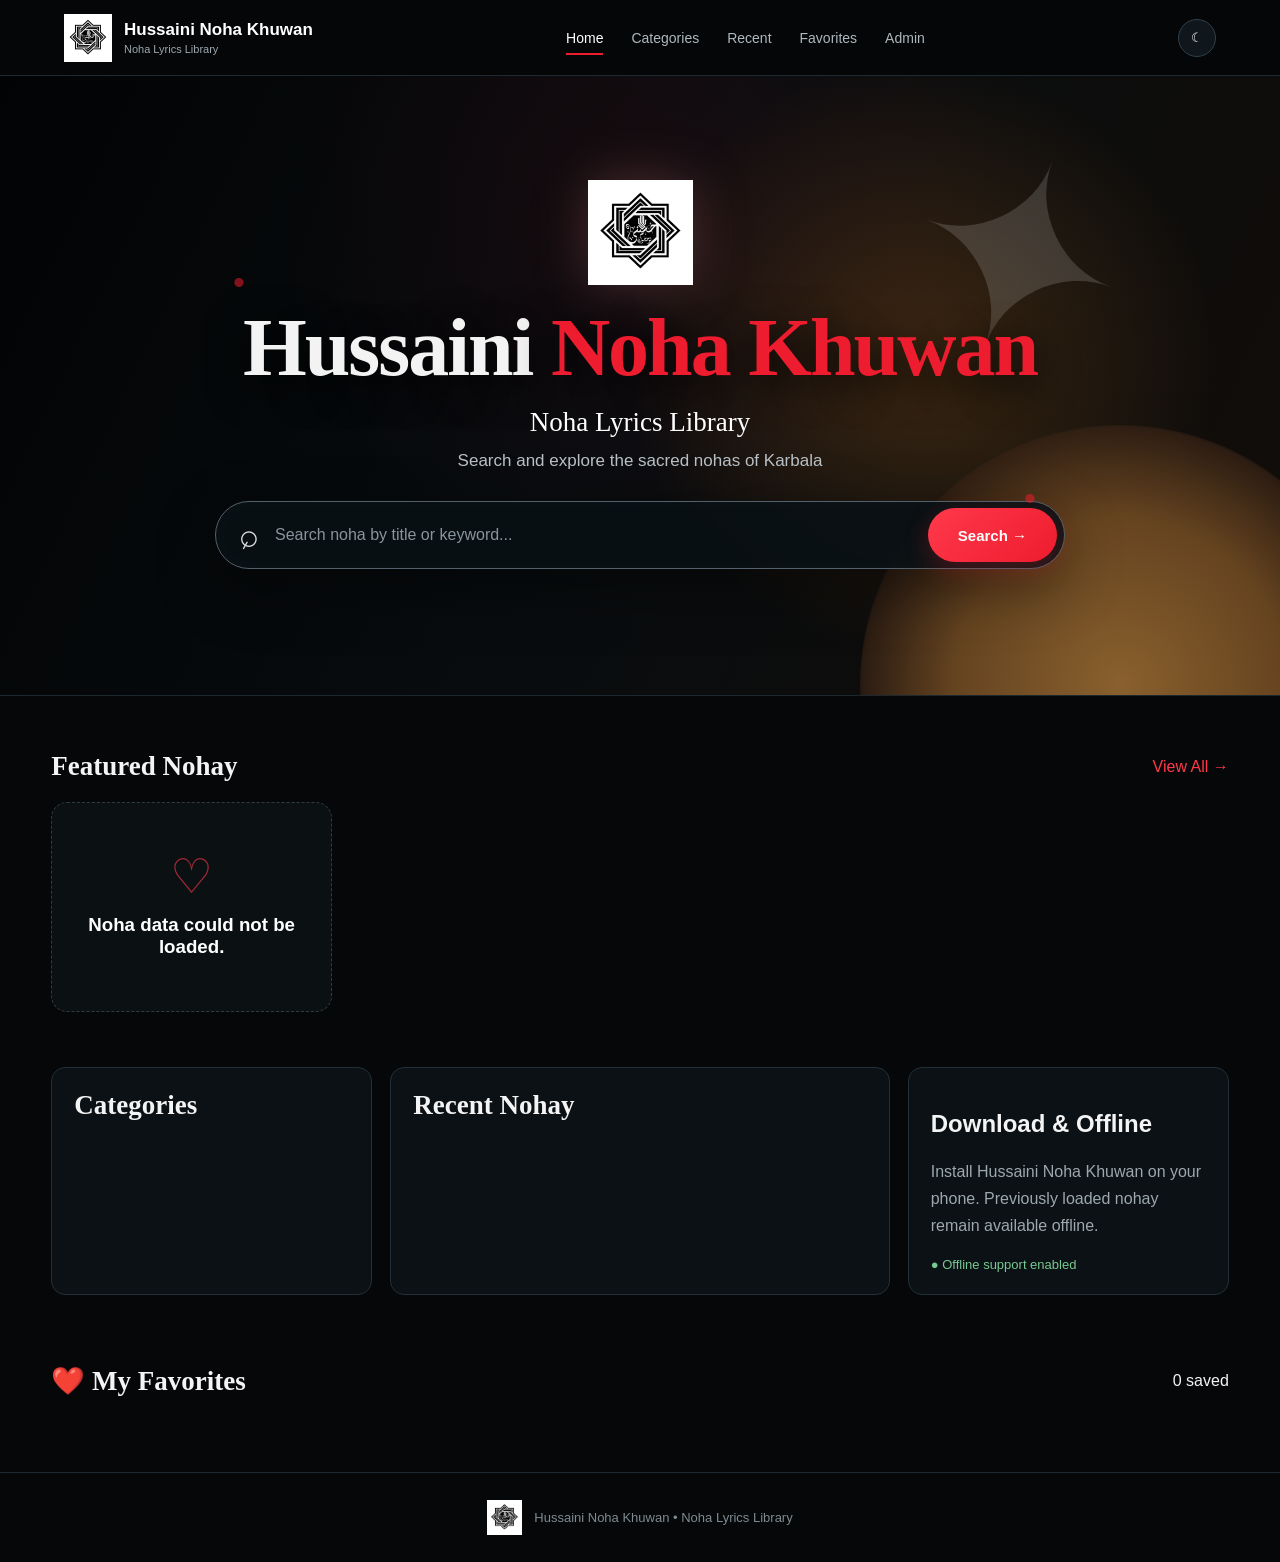
==== index.html @ 7a92d29c "Add files via upload" ====
<!doctype html>
<html lang="en">
<head>

  <meta charset="UTF-8">

  <meta
    name="viewport"
    content="width=device-width, initial-scale=1.0"
  >

  <meta
    name="theme-color"
    content="#06090b"
  >

  <meta
    name="description"
    content="Hussaini Noha Khuwan - Noha Lyrics Library"
  >

  <link
    rel="manifest"
    href="manifest.json"
  >

  <link
    rel="stylesheet"
    href="style.css"
  >

  <title>
    Hussaini Noha Khuwan
  </title>

</head>


<body>


<!-- =========================
     HEADER
========================= -->

<header class="topbar">

  <a
    class="brand"
    href="./"
  >

    <img
      src="logo.png"
      alt="Hussaini Noha Khuwan Logo"
    >

    <span>

      <b>
        Hussaini Noha Khuwan
      </b>

      <small>
        Noha Lyrics Library
      </small>

    </span>

  </a>


  <nav>

    <a
      class="active"
      href="./"
    >
      Home
    </a>

    <a href="#categories">
      Categories
    </a>

    <a href="#recent">
      Recent
    </a>

    <a href="#favorites">
      Favorites
    </a>

    <a href="admin.html">
      Admin
    </a>

  </nav>


  <button
    id="themeBtn"
    class="iconbtn"
    title="Toggle theme"
  >
    ☾
  </button>

</header>



<!-- =========================
     MAIN
========================= -->

<main>


  <!-- HERO -->

  <section class="hero">

    <div class="hero-bg"></div>


    <div class="hero-content">


      <div class="hero-logo">

        <img
          src="logo.png"
          alt="Hussaini Noha Khuwan"
        >

      </div>


      <h1>

        <span>
          Hussaini
        </span>

        <strong>
          Noha Khuwan
        </strong>

      </h1>


      <p class="hero-subtitle">
        Noha Lyrics Library
      </p>


      <p class="hero-description">
        Search and explore the sacred nohas of Karbala
      </p>


      <!-- SEARCH -->

      <div class="searchbox">

        <span class="search-icon">
          ⌕
        </span>


        <input
          id="searchInput"
          type="text"
          placeholder="Search noha by title or keyword..."
          autocomplete="off"
        >


        <button id="searchBtn">
          Search →
        </button>


        <!-- SEARCH SUGGESTIONS
             ARE CREATED BY JAVASCRIPT -->

      </div>


      <!-- FILTERS -->

      <div
        id="filters"
        class="filters"
      ></div>


    </div>

  </section>



  <!-- =========================
       FEATURED
  ========================= -->

  <section
    class="section"
    id="featured"
  >

    <div class="section-title">

      <h2>
        Featured Nohay
      </h2>


      <a href="#recent">
        View All →
      </a>

    </div>


    <div
      id="featuredGrid"
      class="cards"
    ></div>

  </section>



  <!-- =========================
       LOWER AREA
  ========================= -->

  <section
    class="lower"
    id="categories"
  >


    <!-- CATEGORIES -->

    <aside class="panel">

      <div class="section-title">

        <h2>
          Categories
        </h2>

      </div>


      <div
        id="categoryList"
      ></div>

    </aside>



    <!-- RECENT -->

    <section
      class="panel"
      id="recent"
    >

      <div class="section-title">

        <h2>
          Recent Nohay
        </h2>

      </div>


      <div
        id="recentList"
        class="recent-list"
      ></div>

    </section>



    <!-- DOWNLOAD -->

    <aside class="panel download">

      <h2>
        Download & Offline
      </h2>


      <p>
        Install Hussaini Noha Khuwan on your phone.
        Previously loaded nohay remain available offline.
      </p>


      <button
        id="installBtn"
        class="primary wide"
        hidden
      >
        ↓ Install App
      </button>


      <div class="offline-note">
        ● Offline support enabled
      </div>

    </aside>


  </section>



  <!-- =========================
       FAVORITES
  ========================= -->

  <section
    class="section"
    id="favorites"
  >

    <div class="section-title">

      <h2>
        ❤️ My Favorites
      </h2>


      <span id="favoriteCount">
        0 saved
      </span>

    </div>


    <div
      id="favoritesGrid"
      class="cards"
    ></div>

  </section>


</main>



<!-- =========================
     FOOTER
========================= -->

<footer>

  <img
    src="logo.png"
    alt="Logo"
  >


  <span>
    Hussaini Noha Khuwan • Noha Lyrics Library
  </span>

</footer>



<!-- =========================
     NOHA DETAIL MODAL
========================= -->

<div
  id="modal"
  class="modal hidden"
>

  <div class="modal-box">


    <button
      id="closeModal"
      class="close"
      aria-label="Close"
    >
      ×
    </button>


    <div
      id="modalContent"
    ></div>


  </div>

</div>



<!-- =========================
     FULLSCREEN IMAGE VIEWER
========================= -->

<div
  id="imageViewer"
  class="image-viewer hidden"
>


  <!-- CLOSE -->

  <button
    id="closeImageViewer"
    class="image-viewer-close"
    aria-label="Close image"
  >
    ×
  </button>



  <!-- PREVIOUS -->

  <button
    id="prevNoha"
    class="image-nav prev"
    aria-label="Previous Noha"
  >
    ‹
  </button>



  <!-- IMAGE -->

  <div class="image-viewer-content">

    <img
      id="fullLyricsImage"
      src=""
      alt="Lyrics"
    >

  </div>



  <!-- NEXT -->

  <button
    id="nextNoha"
    class="image-nav next"
    aria-label="Next Noha"
  >
    ›
  </button>



  <!-- ZOOM -->

  <div class="zoom-controls">

    <button
      id="zoomOut"
      title="Zoom out"
    >
      −
    </button>


    <span id="zoomLevel">
      100%
    </span>


    <button
      id="zoomIn"
      title="Zoom in"
    >
      +
    </button>

  </div>


</div>



<!-- APP JS -->

<script src="app.js"></script>


</body>
</html>
---- style.css ----
* {
  box-sizing: border-box;
}

:root {
  --bg: #050709;
  --panel: #0b1115;
  --panel2: #101920;
  --line: #26343e;
  --text: #f4f4f4;
  --muted: #9da8af;
  --red: #ed1c2e;
  --red2: #ff394b;
  --gold: #c99543;
  --gold2: #f0bd62;
}

html {
  scroll-behavior: smooth;
}

body {
  margin: 0;
  background: var(--bg);
  color: var(--text);
  font-family:
    Arial,
    Helvetica,
    sans-serif;
}


/* =========================
   TOP BAR
========================= */

.topbar {
  height: 76px;
  display: flex;
  align-items: center;
  justify-content: space-between;
  padding: 0 5%;
  background: rgba(5, 7, 9, 0.94);
  border-bottom: 1px solid #202b31;
  position: sticky;
  top: 0;
  z-index: 100;
  backdrop-filter: blur(14px);
}

.brand {
  display: flex;
  align-items: center;
  gap: 12px;
  color: white;
  text-decoration: none;
}

.brand img {
  width: 48px;
  height: 48px;
  object-fit: contain;
}

.brand b {
  display: block;
  font-size: 17px;
}

.brand small {
  display: block;
  color: var(--muted);
  margin-top: 3px;
  font-size: 11px;
}

nav {
  display: flex;
  gap: 28px;
}

nav a {
  color: #aeb8bd;
  text-decoration: none;
  font-size: 14px;
  transition: 0.25s;
}

nav a:hover,
nav a.active {
  color: white;
}

nav a.active {
  position: relative;
}

nav a.active::after {
  content: "";
  position: absolute;
  left: 0;
  right: 0;
  bottom: -9px;
  height: 2px;
  background: var(--red);
}

.iconbtn {
  border: 1px solid #30404a;
  background: #10171c;
  color: white;
  width: 38px;
  height: 38px;
  border-radius: 50%;
  cursor: pointer;
}


/* =========================
   HERO
========================= */

.hero {
  min-height: 620px;
  position: relative;
  overflow: hidden;
  display: flex;
  align-items: center;
  justify-content: center;
  text-align: center;
  border-bottom: 1px solid #1c282e;
}

.hero-bg {
  position: absolute;
  inset: 0;

  background:
    radial-gradient(
      circle at 72% 45%,
      rgba(150, 90, 30, 0.34),
      transparent 30%
    ),
    radial-gradient(
      circle at 50% 20%,
      rgba(130, 20, 30, 0.12),
      transparent 45%
    ),
    linear-gradient(
      115deg,
      #020304 0%,
      #080c0f 48%,
      #120d09 100%
    );
}

.hero-bg::before {
  content: "";
  position: absolute;
  width: 520px;
  height: 520px;
  right: -100px;
  bottom: -250px;
  border-radius: 50%;
  background:
    radial-gradient(
      circle,
      #bd843d 0%,
      #8a5b29 45%,
      #382315 70%,
      transparent 72%
    );
  opacity: 0.7;
  animation: glow 5s ease-in-out infinite;
}

.hero-bg::after {
  content: "✦";
  position: absolute;
  color: rgba(255, 255, 255, 0.15);
  font-size: 260px;
  right: 12%;
  top: 5%;
  transform: rotate(20deg);
}


/* Floating particles */

.hero-content::before,
.hero-content::after {
  content: "•";
  position: absolute;
  color: var(--red);
  font-size: 34px;
  opacity: 0.55;
  animation: floatParticle 5s ease-in-out infinite;
}

.hero-content::before {
  left: 13%;
  top: 27%;
}

.hero-content::after {
  right: 14%;
  bottom: 25%;
  animation-delay: 2s;
}


.hero-content {
  position: relative;
  z-index: 2;
  width: min(1100px, 92%);
  padding: 60px 0;
}


.hero-logo {
  margin-bottom: 18px;
  animation: logoFloat 4s ease-in-out infinite;
}

.hero-logo img {
  width: 105px;
  height: 105px;
  object-fit: contain;
  filter:
    drop-shadow(0 0 25px rgba(255, 255, 255, 0.12))
    drop-shadow(0 0 30px rgba(220, 30, 45, 0.12));
}


.hero h1 {
  margin: 0;
  font-family: Georgia, serif;
  font-size: clamp(44px, 7vw, 82px);
  line-height: 1;
  letter-spacing: -2px;
  text-shadow: 0 10px 40px #000;
}

.hero h1 span {
  color: #f3f3f3;
}

.hero h1 strong {
  color: var(--red);
  font-weight: 700;
}


.hero-subtitle {
  margin: 18px 0 0;
  font-family: Georgia, serif;
  font-size: 27px;
  color: white;
}

.hero-description {
  color: #b8c0c5;
  font-size: 17px;
  margin: 13px 0 30px;
}


/* SEARCH */

.searchbox {
  max-width: 850px;
  height: 68px;
  margin: auto;
  display: flex;
  align-items: center;
  padding: 7px;
  border: 1px solid #52616b;
  border-radius: 40px;
  background: rgba(8, 16, 21, 0.9);
  box-shadow:
    0 20px 60px rgba(0, 0, 0, 0.45),
    inset 0 0 30px rgba(255, 255, 255, 0.02);
  transition: 0.3s;
}

.searchbox:focus-within {
  border-color: var(--red);
  box-shadow:
    0 0 0 3px rgba(237, 28, 46, 0.1),
    0 20px 70px rgba(0, 0, 0, 0.5);
}

.search-icon {
  font-size: 34px;
  color: #d7dde0;
  margin: 0 15px;
  transform: rotate(-15deg);
}

.searchbox input {
  flex: 1;
  height: 100%;
  border: 0;
  outline: 0;
  background: transparent;
  color: white;
  font-size: 16px;
}

.searchbox input::placeholder {
  color: #89959b;
}

.searchbox button {
  height: 54px;
  padding: 0 30px;
  border: 0;
  border-radius: 30px;
  background: linear-gradient(
    135deg,
    var(--red2),
    var(--red)
  );
  color: white;
  font-weight: 700;
  font-size: 15px;
  cursor: pointer;
  box-shadow: 0 8px 25px rgba(237, 28, 46, 0.25);
  transition: 0.25s;
}

.searchbox button:hover {
  transform: translateY(-2px);
  box-shadow: 0 12px 35px rgba(237, 28, 46, 0.38);
}


/* FILTERS */

.filters {
  display: flex;
  justify-content: center;
  flex-wrap: wrap;
  gap: 9px;
  margin-top: 22px;
}

.filter {
  border: 1px solid #35444d;
  background: rgba(12, 18, 22, 0.8);
  color: #aeb9be;
  border-radius: 20px;
  padding: 8px 17px;
  cursor: pointer;
  transition: 0.25s;
}

.filter:hover,
.filter.active {
  color: white;
  background: var(--red);
  border-color: var(--red);
  transform: translateY(-2px);
}


/* =========================
   SECTIONS
========================= */

.section {
  width: min(1200px, 92%);
  margin: 55px auto;
}

.section-title {
  display: flex;
  justify-content: space-between;
  align-items: center;
  margin-bottom: 20px;
}

.section-title h2 {
  margin: 0;
  font-family: Georgia, serif;
  font-size: 27px;
}

.section-title a {
  color: var(--red2);
  text-decoration: none;
}


/* CARDS */

.cards {
  display: grid;
  grid-template-columns:
    repeat(4, minmax(0, 1fr));
  gap: 18px;
}

.card {
  overflow: hidden;
  background: var(--panel);
  border: 1px solid #223038;
  border-radius: 13px;
  cursor: pointer;
  transition: 0.3s;
}

.card:hover {
  transform: translateY(-7px);
  border-color: rgba(237, 28, 46, 0.55);
  box-shadow: 0 20px 45px rgba(0, 0, 0, 0.4);
}

.thumb {
  height: 230px;
  overflow: hidden;
  background:
    linear-gradient(
      135deg,
      #151d22,
      #080b0e
    );
}

.thumb img {
  width: 100%;
  height: 100%;
  object-fit: cover;
  transition: 0.5s;
}

.card:hover .thumb img {
  transform: scale(1.05);
}

.placeholder {
  height: 100%;
  display: flex;
  align-items: center;
  justify-content: center;
  color: #777;
  font-family: Georgia, serif;
  font-size: 25px;
}

.card-body {
  padding: 15px;
}

.card-title {
  font-size: 16px;
  font-weight: 700;
  min-height: 42px;
}

.meta {
  color: var(--muted);
  font-size: 13px;
  margin-top: 7px;
}

.tag {
  display: inline-block;
  margin-top: 11px;
  padding: 5px 9px;
  border-radius: 12px;
  background: #241014;
  color: #ff7d87;
  font-size: 11px;
}


/* =========================
   LOWER
========================= */

.lower {
  width: min(1200px, 92%);
  margin: 0 auto 70px;
  display: grid;
  grid-template-columns:
    0.9fr 1.4fr 0.9fr;
  gap: 18px;
}

.panel {
  background: var(--panel);
  border: 1px solid #223038;
  border-radius: 14px;
  padding: 22px;
}

.cat {
  display: flex;
  justify-content: space-between;
  align-items: center;
  padding: 13px 4px;
  border-bottom: 1px solid #1c292f;
  color: #c7ced2;
}

.count {
  min-width: 27px;
  text-align: center;
  padding: 4px 7px;
  border-radius: 12px;
  background: #202b31;
  color: #adb8bd;
  font-size: 11px;
}

.recent-list {
  display: flex;
  flex-direction: column;
}

.recent-item {
  display: flex;
  align-items: center;
  gap: 12px;
  padding: 10px 0;
  border-bottom: 1px solid #1c292f;
  cursor: pointer;
}

.recent-item:hover b {
  color: var(--red2);
}

.recent-item img {
  width: 55px;
  height: 55px;
  object-fit: cover;
  border-radius: 7px;
}

.recent-item .thumb {
  width: 55px;
  height: 55px;
  flex-shrink: 0;
}

.download p {
  color: var(--muted);
  line-height: 1.7;
}

.primary {
  border: 0;
  border-radius: 8px;
  background: var(--red);
  color: white;
  padding: 12px 18px;
  font-weight: 700;
  cursor: pointer;
}

.wide {
  width: 100%;
}

.offline-note {
  margin-top: 18px;
  color: #78c891;
  font-size: 13px;
}


/* =========================
   MODAL
========================= */

.modal {
  position: fixed;
  inset: 0;
  z-index: 999;
  display: flex;
  justify-content: center;
  align-items: center;
  padding: 20px;
  background: rgba(0, 0, 0, 0.78);
  backdrop-filter: blur(7px);
}

.hidden {
  display: none !important;
}

.modal-box {
  width: min(900px, 100%);
  max-height: 92vh;
  overflow: auto;
  background: #0a1014;
  border: 1px solid #33444d;
  border-radius: 16px;
  padding: 25px;
  position: relative;
  box-shadow: 0 30px 100px #000;
}

.close {
  position: absolute;
  right: 16px;
  top: 13px;
  width: 36px;
  height: 36px;
  border-radius: 50%;
  border: 1px solid #35444c;
  background: #111a20;
  color: white;
  font-size: 24px;
  cursor: pointer;
}

.lyrics-head {
  display: flex;
  gap: 18px;
  align-items: center;
  padding-right: 45px;
}

.lyrics-head img {
  width: 90px;
  height: 90px;
  object-fit: cover;
  border-radius: 10px;
}

.lyrics-title {
  font-size: 24px;
  font-weight: 700;
}

.lyrics-text {
  margin: 25px 0;
  padding: 22px;
  background: #11191e;
  border: 1px solid #26343c;
  border-radius: 10px;
  white-space: pre-wrap;
  line-height: 2;
  font-family:
    "Noto Naskh Arabic",
    "Segoe UI",
    Arial,
    sans-serif;
  font-size: 19px;
  direction: rtl;
}

.lyrics-image {
  width: 100%;
  max-height: 75vh;
  object-fit: contain;
  border-radius: 10px;
  background: #000;
}

.actions {
  display: flex;
  flex-wrap: wrap;
  gap: 10px;
  margin-top: 18px;
}

.actions button {
  border: 1px solid #394952;
  background: #121c21;
  color: white;
  padding: 10px 16px;
  border-radius: 8px;
  cursor: pointer;
}

.actions button:hover {
  border-color: var(--red);
  background: #241014;
}


/* =========================
   FOOTER
========================= */

footer {
  border-top: 1px solid #1d292f;
  min-height: 90px;
  display: flex;
  align-items: center;
  justify-content: center;
  gap: 12px;
  color: #7f8b91;
  font-size: 13px;
}

footer img {
  width: 35px;
  height: 35px;
  object-fit: contain;
}


/* =========================
   ANIMATIONS
========================= */

@keyframes logoFloat {

  0%,
  100% {
    transform: translateY(0);
  }

  50% {
    transform: translateY(-7px);
  }
}

@keyframes glow {

  0%,
  100% {
    transform: scale(1);
    opacity: 0.65;
  }

  50% {
    transform: scale(1.08);
    opacity: 0.82;
  }
}

@keyframes floatParticle {

  0%,
  100% {
    transform: translateY(0);
  }

  50% {
    transform: translateY(-20px);
  }
}


/* =========================
   LIGHT MODE
========================= */

body.light {
  --bg: #f4f5f6;
  --panel: #ffffff;
  --panel2: #f1f3f4;
  --line: #d7dde0;
  --text: #111;
  --muted: #626b70;
}

body.light .topbar {
  background: rgba(255, 255, 255, 0.92);
}

body.light .searchbox {
  background: white;
}

body.light .searchbox input {
  color: #111;
}

body.light .panel,
body.light .card {
  box-shadow: 0 10px 30px rgba(0, 0, 0, 0.06);
}


/* =========================
   MOBILE
========================= */

@media (max-width: 900px) {

  nav {
    display: none;
  }

  .cards {
    grid-template-columns:
      repeat(2, minmax(0, 1fr));
  }

  .lower {
    grid-template-columns: 1fr;
  }

}

@media (max-width: 600px) {

  .topbar {
    padding: 0 15px;
  }

  .brand b {
    font-size: 14px;
  }

  .hero {
    min-height: 570px;
  }

  .hero h1 {
    font-size: 45px;
  }

  .hero-subtitle {
    font-size: 22px;
  }

  .hero-description {
    font-size: 14px;
  }

  .searchbox {
    height: auto;
    padding: 6px;
  }

  .searchbox input {
    min-width: 0;
  }

  .searchbox button {
    padding: 0 18px;
  }

  .cards {
    grid-template-columns: 1fr;
  }

  .thumb {
    height: 300px;
  }

  .lyrics-head {
    align-items: flex-start;
  }

  .lyrics-title {
    font-size: 19px;
  }

}
/* =========================================================
   PREMIUM NOHA DETAIL VIEW
========================================================= */

body.modal-open {
  overflow: hidden;
}

.modal {
  position: fixed;
  inset: 0;
  z-index: 9999;
  background: rgba(0, 0, 0, 0.88);
  backdrop-filter: blur(12px);
  display: flex;
  align-items: center;
  justify-content: center;
  padding: 20px;
}

.modal.hidden {
  display: none;
}

.modal-box {
  position: relative;
  width: min(100%, 1050px);
  max-height: 94vh;
  overflow-y: auto;
  background: #080c0f;
  border: 1px solid #29343b;
  border-radius: 22px;
  box-shadow: 0 30px 100px rgba(0, 0, 0, 0.7);
  animation: detailOpen 0.28s ease;
}

@keyframes detailOpen {
  from {
    opacity: 0;
    transform: translateY(25px) scale(0.97);
  }

  to {
    opacity: 1;
    transform: translateY(0) scale(1);
  }
}


/* CLOSE BUTTON */

.modal-box > .close {
  position: sticky;
  top: 15px;
  float: right;
  margin-right: 15px;
  z-index: 20;

  width: 42px;
  height: 42px;

  border: 1px solid #39464e;
  border-radius: 50%;

  background: rgba(5, 8, 10, 0.88);
  color: white;

  font-size: 28px;
  line-height: 1;

  cursor: pointer;

  transition: 0.2s;
}

.modal-box > .close:hover {
  transform: rotate(90deg);
  background: #161d22;
}


/* DETAIL */

.detail {
  padding: 32px;
}

.detail-top {
  display: flex;
  align-items: flex-start;
  justify-content: space-between;
  gap: 20px;
  margin-bottom: 25px;
}

.detail-category {
  display: inline-block;

  padding: 6px 11px;

  border: 1px solid rgba(190, 30, 45, 0.5);
  border-radius: 20px;

  color: #e04a59;
  background: rgba(190, 30, 45, 0.08);

  font-size: 11px;
  font-weight: 700;
  text-transform: uppercase;
  letter-spacing: 0.8px;
}

.detail-top h2 {
  margin: 10px 0 0;

  color: #fff;

  font-size: clamp(25px, 4vw, 40px);
  line-height: 1.15;
}


/* FAVORITE */

.detail-favorite {
  display: flex;
  align-items: center;
  gap: 8px;

  flex-shrink: 0;

  padding: 10px 16px;

  border: 1px solid #39464e;
  border-radius: 12px;

  background: #10161a;
  color: #d6dde0;

  cursor: pointer;

  font-weight: 700;

  transition: 0.2s;
}

.detail-favorite:hover {
  border-color: #c52c3d;
  transform: translateY(-2px);
}

.detail-favorite.liked {
  border-color: #c52c3d;
  color: #ff5264;
  background: rgba(197, 44, 61, 0.1);
}

.detail-favorite:first-letter {
  font-size: 20px;
}


/* LYRICS IMAGE */

.lyrics-viewer {
  position: relative;

  display: flex;
  justify-content: center;
  align-items: center;

  min-height: 300px;

  padding: 20px;

  border: 1px solid #273139;
  border-radius: 18px;

  background:
    radial-gradient(
      circle at center,
      #161e24 0%,
      #090d10 65%
    );

  overflow: hidden;
}

.lyrics-viewer img {
  display: block;

  width: auto;
  max-width: 100%;
  max-height: 68vh;

  object-fit: contain;

  border-radius: 8px;

  box-shadow:
    0 20px 60px rgba(0, 0, 0, 0.55);

  cursor: zoom-in;

  transition:
    transform 0.3s ease,
    filter 0.3s ease;
}

.lyrics-viewer img:hover {
  filter: brightness(1.04);
}


/* ACTIONS */

.detail-actions {
  display: flex;
  flex-wrap: wrap;
  gap: 10px;

  margin-top: 18px;
}

.detail-actions button {
  min-height: 44px;
}

.secondary-action {
  padding: 10px 16px;

  border: 1px solid #39464e;
  border-radius: 10px;

  background: #10161a;
  color: #e1e6e8;

  cursor: pointer;

  font-weight: 600;

  transition: 0.2s;
}

.secondary-action:hover {
  background: #182127;
  border-color: #596873;
  transform: translateY(-2px);
}


/* TYPED LYRICS */

.typed-lyrics {
  margin-top: 25px;

  padding: 22px;

  border: 1px solid #29343b;
  border-radius: 16px;

  background: #0c1216;
}

.typed-lyrics-title {
  margin-bottom: 14px;

  color: #aeb8bd;

  font-size: 12px;
  font-weight: 700;

  text-transform: uppercase;
  letter-spacing: 1px;
}

.typed-lyrics-text {
  color: #f0f2f3;

  font-size: 20px;
  line-height: 2;

  white-space: normal;
  text-align: right;

  direction: rtl;
}


/* FAVORITES EMPTY */

.empty-favorites {
  width: 100%;

  padding: 45px 20px;

  border: 1px dashed #303c43;
  border-radius: 16px;

  text-align: center;

  background: #0b1013;
}

.empty-heart {
  font-size: 48px;
  color: #a72a39;
  margin-bottom: 10px;
}

.empty-favorites h3 {
  margin: 0 0 8px;
  color: #fff;
}

.empty-favorites p {
  margin: 0;
  color: #89959b;
}


/* CARD HEART */

.card-image {
  position: relative;
}

.card-heart {
  position: absolute;
  right: 12px;
  top: 12px;

  width: 38px;
  height: 38px;

  border: 1px solid rgba(255,255,255,0.18);
  border-radius: 50%;

  background: rgba(5, 8, 10, 0.75);
  color: #fff;

  font-size: 21px;

  cursor: pointer;

  backdrop-filter: blur(6px);

  transition: 0.2s;
}

.card-heart:hover {
  transform: scale(1.08);
}

.card-heart.liked {
  color: #ff5264;
  border-color: #c52c3d;
}


/* RECENT ARROW */

.recent-item > span {
  transition: transform 0.2s;
}

.recent-item:hover > span {
  transform: translateX(5px);
}


/* MOBILE */

@media (max-width: 700px) {

  .modal {
    padding: 0;
    align-items: stretch;
  }

  .modal-box {
    width: 100%;
    max-height: 100vh;

    border: 0;
    border-radius: 0;

    animation: detailMobileOpen 0.25s ease;
  }

  @keyframes detailMobileOpen {

    from {
      opacity: 0;
      transform: translateY(20px);
    }

    to {
      opacity: 1;
      transform: translateY(0);
    }

  }

  .detail {
    padding: 20px 15px 30px;
  }

  .modal-box > .close {
    position: fixed;
    top: 12px;
    right: 12px;

    margin: 0;

    width: 40px;
    height: 40px;
  }

  .detail-top {
    display: block;

    padding-right: 45px;
  }

  .detail-top h2 {
    font-size: 26px;
  }

  .detail-favorite {
    margin-top: 15px;
  }

  .lyrics-viewer {
    min-height: 250px;

    padding: 10px;

    border-radius: 14px;
  }

  .lyrics-viewer img {
    max-width: 100%;
    max-height: 70vh;

    border-radius: 5px;
  }

  .detail-actions {
    display: grid;
    grid-template-columns: 1fr 1fr;
  }

  .detail-actions button:first-child {
    grid-column: 1 / -1;
  }

  .typed-lyrics {
    padding: 18px 14px;
  }

  .typed-lyrics-text {
    font-size: 18px;
    line-height: 2;
  }

}


/* SMALL PHONES */

@media (max-width: 420px) {

  .detail {
    padding-left: 12px;
    padding-right: 12px;
  }

  .detail-top h2 {
    font-size: 23px;
  }

  .detail-actions {
    grid-template-columns: 1fr;
  }

  .detail-actions button:first-child {
    grid-column: auto;
  }

}
/* =========================================================
   FULLSCREEN LYRICS IMAGE VIEWER
========================================================= */

.image-viewer {
  position: fixed;
  inset: 0;

  z-index: 10000;

  display: flex;
  align-items: center;
  justify-content: center;

  background: rgba(0, 0, 0, 0.96);

  backdrop-filter: blur(10px);
}

.image-viewer.hidden {
  display: none;
}

.image-viewer-content {
  width: 100%;
  height: 100%;

  display: flex;
  align-items: center;
  justify-content: center;

  overflow: auto;

  padding: 70px 90px;
}

#fullLyricsImage {
  max-width: 90%;
  max-height: 90%;

  object-fit: contain;

  border-radius: 5px;

  box-shadow:
    0 20px 80px rgba(0, 0, 0, 0.8);

  transition: transform 0.25s ease;

  cursor: grab;

  user-select: none;
}

#fullLyricsImage:active {
  cursor: grabbing;
}


/* CLOSE */

.image-viewer-close {
  position: fixed;

  top: 18px;
  right: 22px;

  z-index: 20;

  width: 46px;
  height: 46px;

  border: 1px solid #48545b;
  border-radius: 50%;

  background: rgba(15, 20, 23, 0.9);

  color: white;

  font-size: 30px;

  cursor: pointer;

  transition: 0.2s;
}

.image-viewer-close:hover {
  transform: rotate(90deg);
  background: #20282d;
}


/* PREVIOUS / NEXT */

.image-nav {
  position: fixed;

  top: 50%;

  transform: translateY(-50%);

  z-index: 20;

  width: 52px;
  height: 70px;

  border: 1px solid #3d484f;

  border-radius: 14px;

  background: rgba(15, 20, 23, 0.88);

  color: white;

  font-size: 48px;
  line-height: 1;

  cursor: pointer;

  transition: 0.2s;
}

.image-nav:hover {
  background: #20282d;
  transform: translateY(-50%) scale(1.05);
}

.image-nav.prev {
  left: 20px;
}

.image-nav.next {
  right: 20px;
}


/* ZOOM */

.zoom-controls {
  position: fixed;

  bottom: 22px;
  left: 50%;

  transform: translateX(-50%);

  display: flex;
  align-items: center;
  gap: 15px;

  z-index: 20;

  padding: 8px 12px;

  border: 1px solid #39454c;
  border-radius: 14px;

  background: rgba(12, 17, 20, 0.94);

  box-shadow:
    0 10px 35px rgba(0,0,0,.5);
}

.zoom-controls button {
  width: 40px;
  height: 40px;

  border: 0;
  border-radius: 9px;

  background: #1b2328;

  color: white;

  font-size: 24px;

  cursor: pointer;
}

.zoom-controls button:hover {
  background: #29343a;
}

#zoomLevel {
  min-width: 55px;

  text-align: center;

  color: #dce2e5;

  font-size: 13px;
  font-weight: 700;
}


/* MOBILE */

@media (max-width: 600px) {

  .image-viewer-content {
    padding: 65px 20px 85px;
  }

  #fullLyricsImage {
    max-width: 100%;
    max-height: 90%;
  }

  .image-nav {
    width: 42px;
    height: 55px;

    font-size: 38px;
  }

  .image-nav.prev {
    left: 8px;
  }

  .image-nav.next {
    right: 8px;
  }

  .image-viewer-close {
    top: 12px;
    right: 12px;

    width: 42px;
    height: 42px;
  }

  .zoom-controls {
    bottom: 12px;
  }

}
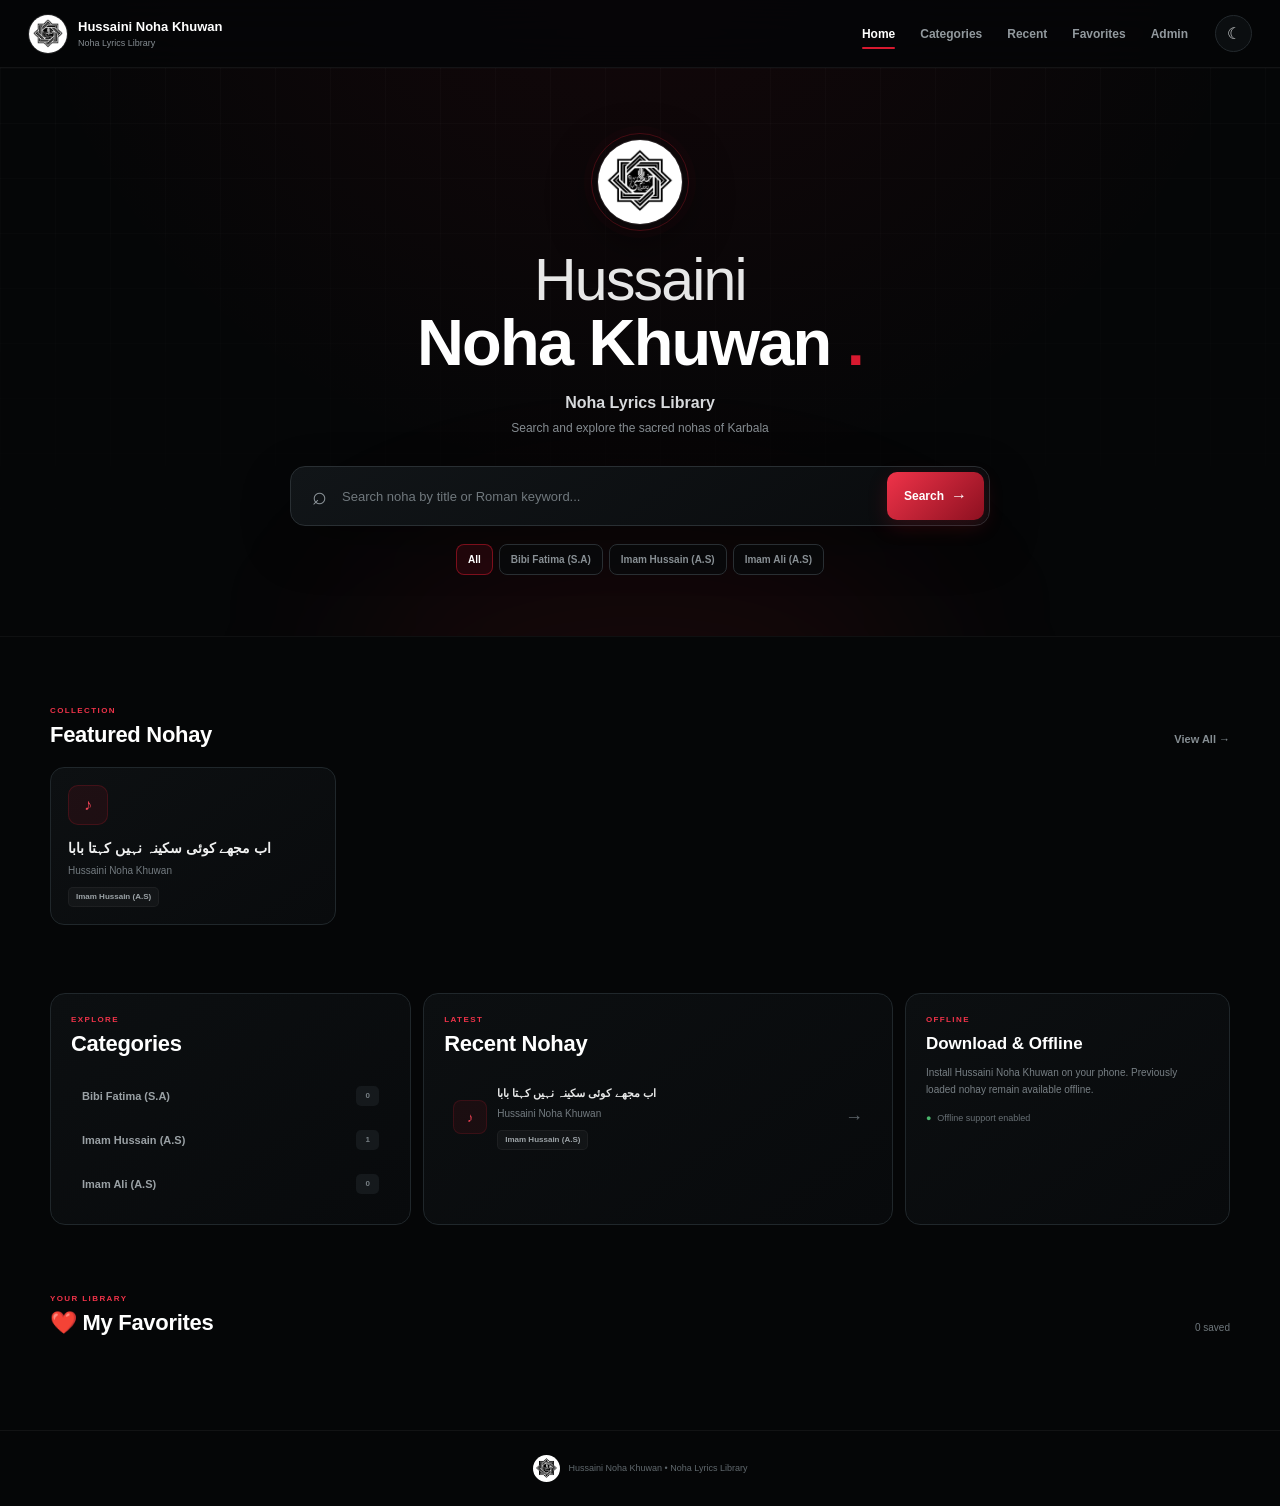
==== commit aacdcc24: "Update Hussaini Noha Khuwan" ====
--- a/index.html
+++ b/index.html
@@ -29,9 +29,7 @@
     href="style.css"
   >
 
-  <title>
-    Hussaini Noha Khuwan
-  </title>
+  <title>Hussaini Noha Khuwan</title>
 
 </head>
 
@@ -39,20 +37,20 @@
 <body>
 
 
-<!-- =========================
+<!-- =====================================================
      HEADER
-========================= -->
+===================================================== -->
 
 <header class="topbar">
 
   <a
+    href="./"
     class="brand"
-    href="./"
   >
 
     <img
       src="logo.png"
-      alt="Hussaini Noha Khuwan Logo"
+      alt="Hussaini Noha Khuwan"
     >
 
     <span>
@@ -73,8 +71,8 @@
   <nav>
 
     <a
+      href="./"
       class="active"
-      href="./"
     >
       Home
     </a>
@@ -101,6 +99,7 @@
   <button
     id="themeBtn"
     class="iconbtn"
+    type="button"
     title="Toggle theme"
   >
     ☾
@@ -110,14 +109,16 @@
 
 
 
-<!-- =========================
+<!-- =====================================================
      MAIN
-========================= -->
+===================================================== -->
 
 <main>
 
 
-  <!-- HERO -->
+  <!-- ===================================================
+       HERO
+  ==================================================== -->
 
   <section class="hero">
 
@@ -160,7 +161,9 @@
       </p>
 
 
-      <!-- SEARCH -->
+      <!-- ===============================================
+           SEARCH
+      ================================================ -->
 
       <div class="searchbox">
 
@@ -171,24 +174,33 @@
 
         <input
           id="searchInput"
-          type="text"
-          placeholder="Search noha by title or keyword..."
+          type="search"
+          placeholder="Search noha by title or Roman keyword..."
           autocomplete="off"
+          spellcheck="false"
         >
 
 
-        <button id="searchBtn">
-          Search →
+        <button
+          id="searchBtn"
+          type="button"
+        >
+          Search
+          <span>→</span>
         </button>
 
-
-        <!-- SEARCH SUGGESTIONS
-             ARE CREATED BY JAVASCRIPT -->
-
-      </div>
-
-
-      <!-- FILTERS -->
+      </div>
+
+
+      <!--
+        JavaScript automatically creates
+        #searchResults directly below searchbox.
+      -->
+
+
+      <!-- ===============================================
+           CATEGORY FILTERS
+      ================================================ -->
 
       <div
         id="filters"
@@ -202,20 +214,28 @@
 
 
 
-  <!-- =========================
+  <!-- =====================================================
        FEATURED
-  ========================= -->
+  ====================================================== -->
 
   <section
+    id="featured"
     class="section"
-    id="featured"
   >
 
     <div class="section-title">
 
-      <h2>
-        Featured Nohay
-      </h2>
+      <div>
+
+        <span class="eyebrow">
+          COLLECTION
+        </span>
+
+        <h2>
+          Featured Nohay
+        </h2>
+
+      </div>
 
 
       <a href="#recent">
@@ -234,25 +254,35 @@
 
 
 
-  <!-- =========================
-       LOWER AREA
-  ========================= -->
+  <!-- =====================================================
+       LOWER CONTENT
+  ====================================================== -->
 
   <section
+    id="categories"
     class="lower"
-    id="categories"
-  >
-
-
-    <!-- CATEGORIES -->
+  >
+
+
+    <!-- ===============================================
+         CATEGORIES
+    ================================================ -->
 
     <aside class="panel">
 
       <div class="section-title">
 
-        <h2>
-          Categories
-        </h2>
+        <div>
+
+          <span class="eyebrow">
+            EXPLORE
+          </span>
+
+          <h2>
+            Categories
+          </h2>
+
+        </div>
 
       </div>
 
@@ -265,18 +295,28 @@
 
 
 
-    <!-- RECENT -->
+    <!-- ===============================================
+         RECENT
+    ================================================ -->
 
     <section
+      id="recent"
       class="panel"
-      id="recent"
     >
 
       <div class="section-title">
 
-        <h2>
-          Recent Nohay
-        </h2>
+        <div>
+
+          <span class="eyebrow">
+            LATEST
+          </span>
+
+          <h2>
+            Recent Nohay
+          </h2>
+
+        </div>
 
       </div>
 
@@ -290,9 +330,16 @@
 
 
 
-    <!-- DOWNLOAD -->
+    <!-- ===============================================
+         OFFLINE / INSTALL
+    ================================================ -->
 
     <aside class="panel download">
+
+      <span class="eyebrow">
+        OFFLINE
+      </span>
+
 
       <h2>
         Download & Offline
@@ -308,6 +355,7 @@
       <button
         id="installBtn"
         class="primary wide"
+        type="button"
         hidden
       >
         ↓ Install App
@@ -315,7 +363,8 @@
 
 
       <div class="offline-note">
-        ● Offline support enabled
+        <span>●</span>
+        Offline support enabled
       </div>
 
     </aside>
@@ -325,20 +374,28 @@
 
 
 
-  <!-- =========================
+  <!-- =====================================================
        FAVORITES
-  ========================= -->
+  ====================================================== -->
 
   <section
+    id="favorites"
     class="section"
-    id="favorites"
   >
 
     <div class="section-title">
 
-      <h2>
-        ❤️ My Favorites
-      </h2>
+      <div>
+
+        <span class="eyebrow">
+          YOUR LIBRARY
+        </span>
+
+        <h2>
+          ❤️ My Favorites
+        </h2>
+
+      </div>
 
 
       <span id="favoriteCount">
@@ -360,15 +417,15 @@
 
 
 
-<!-- =========================
+<!-- =====================================================
      FOOTER
-========================= -->
+====================================================== -->
 
 <footer>
 
   <img
     src="logo.png"
-    alt="Logo"
+    alt="Hussaini Noha Khuwan"
   >
 
 
@@ -380,9 +437,9 @@
 
 
 
-<!-- =========================
+<!-- =====================================================
      NOHA DETAIL MODAL
-========================= -->
+====================================================== -->
 
 <div
   id="modal"
@@ -395,6 +452,7 @@
     <button
       id="closeModal"
       class="close"
+      type="button"
       aria-label="Close"
     >
       ×
@@ -412,9 +470,9 @@
 
 
 
-<!-- =========================
-     FULLSCREEN IMAGE VIEWER
-========================= -->
+<!-- =====================================================
+     FULLSCREEN LYRICS VIEWER
+====================================================== -->
 
 <div
   id="imageViewer"
@@ -422,31 +480,27 @@
 >
 
 
-  <!-- CLOSE -->
-
   <button
     id="closeImageViewer"
     class="image-viewer-close"
+    type="button"
     aria-label="Close image"
   >
     ×
   </button>
 
 
-
-  <!-- PREVIOUS -->
 
   <button
     id="prevNoha"
     class="image-nav prev"
+    type="button"
     aria-label="Previous Noha"
   >
     ‹
   </button>
 
 
-
-  <!-- IMAGE -->
 
   <div class="image-viewer-content">
 
@@ -454,17 +508,17 @@
       id="fullLyricsImage"
       src=""
       alt="Lyrics"
+      draggable="false"
     >
 
   </div>
 
 
-
-  <!-- NEXT -->
 
   <button
     id="nextNoha"
     class="image-nav next"
+    type="button"
     aria-label="Next Noha"
   >
     ›
@@ -472,12 +526,11 @@
 
 
 
-  <!-- ZOOM -->
-
   <div class="zoom-controls">
 
     <button
       id="zoomOut"
+      type="button"
       title="Zoom out"
     >
       −
@@ -491,6 +544,7 @@
 
     <button
       id="zoomIn"
+      type="button"
       title="Zoom in"
     >
       +
@@ -503,7 +557,9 @@
 
 
 
-<!-- APP JS -->
+<!-- =====================================================
+     APP JS
+====================================================== -->
 
 <script src="app.js"></script>
 
--- a/style.css
+++ b/style.css
@@ -1,1585 +1,2605 @@
+:root {
+  --bg: #050607;
+  --surface: #0b0e10;
+  --surface-2: #101417;
+  --surface-3: #15191c;
+
+  --border: #23292d;
+  --border-light: #30373c;
+
+  --text: #f4f4f4;
+  --muted: #858c91;
+  --muted-2: #626a6f;
+
+  --red: #d7192f;
+  --red-light: #ef3349;
+  --red-dark: #8d1020;
+
+  --radius: 14px;
+
+  --max: 1180px;
+
+  --ease: 220ms cubic-bezier(.2,.7,.2,1);
+}
+
+
+/* =========================================================
+   RESET
+========================================================= */
+
 * {
   box-sizing: border-box;
-}
-
-:root {
-  --bg: #050709;
-  --panel: #0b1115;
-  --panel2: #101920;
-  --line: #26343e;
-  --text: #f4f4f4;
-  --muted: #9da8af;
-  --red: #ed1c2e;
-  --red2: #ff394b;
-  --gold: #c99543;
-  --gold2: #f0bd62;
-}
+  margin: 0;
+  padding: 0;
+}
+
 
 html {
   scroll-behavior: smooth;
 }
 
+
 body {
-  margin: 0;
-  background: var(--bg);
+  min-height: 100vh;
+
+  background:
+    radial-gradient(
+      circle at 50% -10%,
+      rgba(215, 25, 47, .08),
+      transparent 36%
+    ),
+    var(--bg);
+
   color: var(--text);
+
   font-family:
+    Inter,
+    "Segoe UI",
     Arial,
-    Helvetica,
     sans-serif;
-}
-
-
-/* =========================
-   TOP BAR
-========================= */
+
+  line-height: 1.5;
+
+  overflow-x: hidden;
+
+  -webkit-font-smoothing: antialiased;
+}
+
+
+body::selection {
+  background: var(--red);
+  color: white;
+}
+
+
+button,
+input {
+  font: inherit;
+}
+
+
+button {
+  cursor: pointer;
+}
+
+
+a {
+  color: inherit;
+  text-decoration: none;
+}
+
+
+img {
+  display: block;
+  max-width: 100%;
+}
+
+
+.hidden {
+  display: none !important;
+}
+
+
+::-webkit-scrollbar {
+  width: 8px;
+}
+
+
+::-webkit-scrollbar-track {
+  background: #050607;
+}
+
+
+::-webkit-scrollbar-thumb {
+  background: #282e32;
+  border-radius: 20px;
+}
+
+
+::-webkit-scrollbar-thumb:hover {
+  background: var(--red);
+}
+
+
+/* =========================================================
+   HEADER
+========================================================= */
 
 .topbar {
-  height: 76px;
+  position: sticky;
+  top: 0;
+  z-index: 100;
+
+  width: 100%;
+  min-height: 68px;
+
+  padding: 10px 28px;
+
+  display: flex;
+  align-items: center;
+
+  border-bottom: 1px solid rgba(255,255,255,.06);
+
+  background: rgba(5,6,7,.88);
+
+  backdrop-filter: blur(18px);
+  -webkit-backdrop-filter: blur(18px);
+}
+
+
+.brand {
+  display: flex;
+  align-items: center;
+
+  gap: 10px;
+
+  min-width: 0;
+
+  transition:
+    opacity var(--ease),
+    transform var(--ease);
+}
+
+
+.brand:hover {
+  opacity: .9;
+  transform: translateY(-1px);
+}
+
+
+.brand > img {
+  width: 40px;
+  height: 40px;
+
+  flex: 0 0 40px;
+
+  border-radius: 50%;
+
+  object-fit: cover;
+
+  border: 1px solid rgba(255,255,255,.12);
+}
+
+
+.brand > span {
+  display: flex;
+  flex-direction: column;
+
+  min-width: 0;
+}
+
+
+.brand b {
+  color: white;
+
+  font-size: 13px;
+  font-weight: 750;
+
+  white-space: nowrap;
+}
+
+
+.brand small {
+  margin-top: 1px;
+
+  color: var(--muted);
+
+  font-size: 9px;
+
+  white-space: nowrap;
+}
+
+
+nav {
+  margin-left: auto;
+  margin-right: 16px;
+
+  display: flex;
+  align-items: center;
+
+  gap: 3px;
+}
+
+
+nav a {
+  position: relative;
+
+  padding: 8px 11px;
+
+  color: #92999e;
+
+  border-radius: 8px;
+
+  font-size: 12px;
+  font-weight: 600;
+
+  transition:
+    color var(--ease),
+    background var(--ease);
+}
+
+
+nav a:hover {
+  color: white;
+  background: rgba(255,255,255,.05);
+}
+
+
+nav a.active {
+  color: white;
+}
+
+
+nav a.active::after {
+  content: "";
+
+  position: absolute;
+
+  left: 11px;
+  right: 11px;
+  bottom: 2px;
+
+  height: 2px;
+
+  background: var(--red);
+
+  border-radius: 4px;
+}
+
+
+.iconbtn {
+  width: 37px;
+  height: 37px;
+
+  flex: 0 0 37px;
+
+  display: grid;
+  place-items: center;
+
+  border: 1px solid var(--border);
+
+  border-radius: 50%;
+
+  background: var(--surface);
+
+  color: #d4d7d8;
+
+  font-size: 16px;
+
+  transition:
+    border-color var(--ease),
+    background var(--ease),
+    transform var(--ease);
+}
+
+
+.iconbtn:hover {
+  border-color: rgba(215,25,47,.5);
+
+  background: var(--surface-3);
+
+  transform: rotate(12deg);
+}
+
+
+/* =========================================================
+   HERO
+========================================================= */
+
+.hero {
+  position: relative;
+
+  min-height: 560px;
+
+  display: flex;
+  justify-content: center;
+  align-items: center;
+
+  padding: 65px 20px 55px;
+
+  overflow: hidden;
+
+  border-bottom: 1px solid rgba(255,255,255,.04);
+}
+
+
+.hero-bg {
+  position: absolute;
+  inset: 0;
+
+  pointer-events: none;
+
+  background:
+    linear-gradient(
+      rgba(255,255,255,.018) 1px,
+      transparent 1px
+    ),
+    linear-gradient(
+      90deg,
+      rgba(255,255,255,.018) 1px,
+      transparent 1px
+    );
+
+  background-size: 55px 55px;
+
+  mask-image:
+    linear-gradient(
+      to bottom,
+      black,
+      transparent
+    );
+}
+
+
+.hero::after {
+  content: "";
+
+  position: absolute;
+
+  width: 600px;
+  height: 260px;
+
+  left: 50%;
+  bottom: -160px;
+
+  transform: translateX(-50%);
+
+  border-radius: 50%;
+
+  background: rgba(215,25,47,.08);
+
+  filter: blur(80px);
+
+  pointer-events: none;
+}
+
+
+.hero-content {
+  position: relative;
+  z-index: 2;
+
+  width: min(850px, 100%);
+
+  display: flex;
+  flex-direction: column;
+  align-items: center;
+
+  text-align: center;
+}
+
+
+/* =========================================================
+   HERO LOGO
+========================================================= */
+
+.hero-logo {
+  width: 98px;
+  height: 98px;
+
+  margin-bottom: 20px;
+
+  padding: 5px;
+
+  display: grid;
+  place-items: center;
+
+  border-radius: 50%;
+
+  border: 1px solid rgba(215,25,47,.28);
+
+  box-shadow:
+    0 0 0 7px rgba(215,25,47,.025),
+    0 15px 45px rgba(0,0,0,.4);
+
+  animation:
+    logoIn .7s ease both;
+}
+
+
+.hero-logo img {
+  width: 100%;
+  height: 100%;
+
+  border-radius: 50%;
+
+  object-fit: cover;
+
+  border: 1px solid rgba(255,255,255,.1);
+}
+
+
+/* =========================================================
+   HERO TEXT
+========================================================= */
+
+.hero h1 {
+  display: flex;
+  flex-direction: column;
+
+  line-height: 1;
+
+  letter-spacing: -1.8px;
+
+  animation:
+    fadeUp .6s .08s ease both;
+}
+
+
+.hero h1 span {
+  color: #e7e7e7;
+
+  font-size: clamp(37px, 5vw, 59px);
+
+  font-weight: 300;
+}
+
+
+.hero h1 strong {
+  color: white;
+
+  font-size: clamp(39px, 5.4vw, 65px);
+
+  font-weight: 800;
+}
+
+
+.hero h1 strong::after {
+  content: ".";
+
+  color: var(--red);
+}
+
+
+.hero-subtitle {
+  margin-top: 16px;
+
+  color: #d8dadd;
+
+  font-size: 16px;
+  font-weight: 650;
+
+  animation:
+    fadeUp .6s .14s ease both;
+}
+
+
+.hero-description {
+  margin-top: 4px;
+
+  color: var(--muted);
+
+  font-size: 12px;
+
+  animation:
+    fadeUp .6s .2s ease both;
+}
+
+
+/* =========================================================
+   SEARCH
+========================================================= */
+
+.searchbox {
+  width: min(700px, 100%);
+
+  min-height: 60px;
+
+  margin-top: 29px;
+
+  padding: 5px;
+
+  display: flex;
+  align-items: center;
+
+  background:
+    linear-gradient(
+      145deg,
+      #111518,
+      #090b0d
+    );
+
+  border: 1px solid #292f33;
+
+  border-radius: 15px;
+
+  box-shadow:
+    0 18px 50px rgba(0,0,0,.3);
+
+  transition:
+    border-color var(--ease),
+    box-shadow var(--ease);
+}
+
+
+.searchbox:focus-within {
+  border-color: rgba(215,25,47,.55);
+
+  box-shadow:
+    0 18px 50px rgba(0,0,0,.35),
+    0 0 0 4px rgba(215,25,47,.05);
+}
+
+
+.search-icon {
+  width: 46px;
+
+  flex: 0 0 46px;
+
+  display: grid;
+  place-items: center;
+
+  color: #8d959a;
+
+  font-size: 25px;
+}
+
+
+.searchbox input {
+  min-width: 0;
+  flex: 1;
+
+  height: 48px;
+
+  border: 0;
+  outline: 0;
+
+  background: transparent;
+
+  color: white;
+
+  font-size: 13px;
+}
+
+
+.searchbox input::placeholder {
+  color: #70787d;
+}
+
+
+.searchbox input::-webkit-search-cancel-button {
+  filter: invert(1);
+
+  opacity: .5;
+}
+
+
+.searchbox > button {
+  height: 48px;
+
+  padding: 0 17px;
+
+  display: flex;
+  align-items: center;
+  justify-content: center;
+
+  gap: 7px;
+
+  border: 0;
+
+  border-radius: 10px;
+
+  background:
+    linear-gradient(
+      135deg,
+      var(--red-light),
+      var(--red-dark)
+    );
+
+  color: white;
+
+  font-size: 12px;
+  font-weight: 750;
+
+  box-shadow:
+    0 7px 20px rgba(215,25,47,.18);
+
+  transition:
+    filter var(--ease),
+    transform var(--ease);
+}
+
+
+.searchbox > button:hover {
+  filter: brightness(1.08);
+
+  transform: translateY(-1px);
+}
+
+
+.searchbox > button:active {
+  transform: scale(.97);
+}
+
+
+.searchbox > button span {
+  font-size: 16px;
+}
+
+
+/* =========================================================
+   SEARCH RESULTS
+========================================================= */
+
+.search-results-box {
+  width: min(700px, 100%);
+
+  margin-top: 9px;
+
+  display: flex;
+  flex-direction: column;
+
+  gap: 6px;
+
+  text-align: left;
+
+  animation:
+    resultsIn .25s ease both;
+}
+
+
+.search-results-heading {
+  padding: 4px 3px;
+
   display: flex;
   align-items: center;
   justify-content: space-between;
-  padding: 0 5%;
-  background: rgba(5, 7, 9, 0.94);
-  border-bottom: 1px solid #202b31;
-  position: sticky;
-  top: 0;
-  z-index: 100;
-  backdrop-filter: blur(14px);
-}
-
-.brand {
+
+  color: #939a9f;
+
+  font-size: 9px;
+  font-weight: 800;
+
+  text-transform: uppercase;
+  letter-spacing: 1px;
+}
+
+
+.search-results-heading span:last-child {
+  min-width: 22px;
+  height: 20px;
+
+  padding: 0 6px;
+
+  display: grid;
+  place-items: center;
+
+  border-radius: 6px;
+
+  background: rgba(215,25,47,.12);
+
+  color: #ff5b6b;
+
+  font-size: 9px;
+}
+
+
+.search-result-item {
+  width: 100%;
+
+  min-height: 60px;
+
+  padding: 9px 12px;
+
   display: flex;
   align-items: center;
-  gap: 12px;
+
+  gap: 11px;
+
+  border: 1px solid #252c30;
+
+  border-radius: 11px;
+
+  background: rgba(11,14,16,.98);
+
   color: white;
-  text-decoration: none;
-}
-
-.brand img {
-  width: 48px;
-  height: 48px;
-  object-fit: contain;
-}
-
-.brand b {
-  display: block;
-  font-size: 17px;
-}
-
-.brand small {
-  display: block;
-  color: var(--muted);
-  margin-top: 3px;
-  font-size: 11px;
-}
-
-nav {
-  display: flex;
-  gap: 28px;
-}
-
-nav a {
-  color: #aeb8bd;
-  text-decoration: none;
-  font-size: 14px;
-  transition: 0.25s;
-}
-
-nav a:hover,
-nav a.active {
-  color: white;
-}
-
-nav a.active {
-  position: relative;
-}
-
-nav a.active::after {
-  content: "";
-  position: absolute;
-  left: 0;
-  right: 0;
-  bottom: -9px;
-  height: 2px;
-  background: var(--red);
-}
-
-.iconbtn {
-  border: 1px solid #30404a;
-  background: #10171c;
-  color: white;
+
+  text-align: left;
+
+  transition:
+    border-color var(--ease),
+    background var(--ease),
+    transform var(--ease);
+}
+
+
+.search-result-item:hover {
+  border-color: rgba(215,25,47,.4);
+
+  background: #101417;
+
+  transform: translateX(3px);
+}
+
+
+.search-result-icon {
   width: 38px;
   height: 38px;
-  border-radius: 50%;
+
+  flex: 0 0 38px;
+
+  display: grid;
+  place-items: center;
+
+  border-radius: 9px;
+
+  background: rgba(215,25,47,.1);
+
+  border: 1px solid rgba(215,25,47,.18);
+
+  color: #f14355;
+
+  font-size: 15px;
+}
+
+
+.search-result-info {
+  min-width: 0;
+  flex: 1;
+}
+
+
+.search-result-title {
+  overflow: hidden;
+
+  color: #f2f2f2;
+
+  font-size: 13px;
+  font-weight: 700;
+
+  white-space: nowrap;
+  text-overflow: ellipsis;
+}
+
+
+.search-result-meta {
+  margin-top: 2px;
+
+  color: #737b80;
+
+  font-size: 10px;
+}
+
+
+.search-result-category {
+  display: inline-block;
+
+  margin-top: 4px;
+
+  padding: 2px 6px;
+
+  border-radius: 5px;
+
+  background: rgba(255,255,255,.04);
+
+  color: #9ca3a7;
+
+  font-size: 8px;
+  font-weight: 700;
+}
+
+
+.search-result-arrow {
+  color: #666e73;
+
+  font-size: 20px;
+
+  transition:
+    color var(--ease),
+    transform var(--ease);
+}
+
+
+.search-result-item:hover .search-result-arrow {
+  color: var(--red-light);
+
+  transform: translateX(2px);
+}
+
+
+.search-results-empty {
+  padding: 17px;
+
+  border: 1px dashed #30373c;
+
+  border-radius: 11px;
+
+  background: #0a0d0f;
+
+  color: #7c8489;
+
+  text-align: center;
+
+  font-size: 11px;
+}
+
+
+.search-results-empty strong {
+  color: #d6d8da;
+}
+
+
+/* =========================================================
+   FILTERS
+========================================================= */
+
+.filters {
+  width: min(900px, 100%);
+
+  margin-top: 15px;
+
+  display: flex;
+  justify-content: center;
+  align-items: center;
+
+  gap: 6px;
+
+  overflow-x: auto;
+
+  padding: 3px 2px 6px;
+
+  scrollbar-width: none;
+
+  animation:
+    fadeUp .6s .25s ease both;
+}
+
+
+.filters::-webkit-scrollbar {
+  display: none;
+}
+
+
+.filter {
+  flex: 0 0 auto;
+
+  padding: 7px 11px;
+
+  border: 1px solid #292f33;
+
+  border-radius: 8px;
+
+  background: rgba(8,10,12,.7);
+
+  color: #888f94;
+
+  font-size: 10px;
+  font-weight: 650;
+
+  white-space: nowrap;
+
+  transition:
+    color var(--ease),
+    background var(--ease),
+    border-color var(--ease),
+    transform var(--ease);
+}
+
+
+.filter:hover {
+  color: white;
+
+  border-color: #3a4247;
+
+  background: #111518;
+
+  transform: translateY(-1px);
+}
+
+
+.filter.active {
+  color: white;
+
+  border-color: rgba(215,25,47,.5);
+
+  background: rgba(215,25,47,.11);
+}
+
+
+.filter:active {
+  transform: scale(.96);
+}
+
+
+/* =========================================================
+   SECTIONS
+========================================================= */
+
+.section {
+  width: min(
+    var(--max),
+    calc(100% - 40px)
+  );
+
+  margin: 0 auto;
+
+  padding-top: 68px;
+}
+
+
+.section-title {
+  display: flex;
+  align-items: flex-end;
+  justify-content: space-between;
+
+  gap: 15px;
+
+  margin-bottom: 20px;
+}
+
+
+.eyebrow {
+  display: block;
+
+  margin-bottom: 5px;
+
+  color: var(--red-light);
+
+  font-size: 8px;
+  font-weight: 800;
+
+  text-transform: uppercase;
+  letter-spacing: 1.4px;
+}
+
+
+.section-title h2 {
+  color: white;
+
+  font-size: 22px;
+
+  line-height: 1.15;
+
+  letter-spacing: -.3px;
+}
+
+
+.section-title > a {
+  color: #858d92;
+
+  font-size: 11px;
+  font-weight: 650;
+
+  transition:
+    color var(--ease),
+    transform var(--ease);
+}
+
+
+.section-title > a:hover {
+  color: white;
+
+  transform: translateX(2px);
+}
+
+
+#favoriteCount {
+  color: #6f777c;
+
+  font-size: 10px;
+}
+
+
+/* =========================================================
+   CARDS
+========================================================= */
+
+.cards {
+  display: grid;
+
+  grid-template-columns:
+    repeat(4, minmax(0, 1fr));
+
+  gap: 12px;
+}
+
+
+.card {
+  position: relative;
+
+  min-width: 0;
+
+  padding: 17px;
+
+  overflow: hidden;
+
+  border: 1px solid #20272b;
+
+  border-radius: 14px;
+
+  background:
+    linear-gradient(
+      145deg,
+      #0d1012,
+      #090b0d
+    );
+
   cursor: pointer;
-}
-
-
-/* =========================
-   HERO
-========================= */
-
-.hero {
-  min-height: 620px;
-  position: relative;
+
+  transition:
+    transform 250ms cubic-bezier(.2,.8,.2,1),
+    border-color var(--ease),
+    box-shadow var(--ease);
+}
+
+
+.card::before {
+  content: "";
+
+  position: absolute;
+
+  top: 0;
+  left: 15px;
+  right: 15px;
+
+  height: 1px;
+
+  background:
+    linear-gradient(
+      90deg,
+      transparent,
+      rgba(215,25,47,.65),
+      transparent
+    );
+
+  opacity: 0;
+
+  transition: opacity var(--ease);
+}
+
+
+.card:hover {
+  transform: translateY(-4px);
+
+  border-color: #353d42;
+
+  box-shadow:
+    0 17px 40px rgba(0,0,0,.3);
+}
+
+
+.card:hover::before {
+  opacity: 1;
+}
+
+
+.recommendation-icon {
+  width: 40px;
+  height: 40px;
+
+  margin-bottom: 14px;
+
+  display: grid;
+  place-items: center;
+
+  border: 1px solid rgba(215,25,47,.2);
+
+  border-radius: 10px;
+
+  background: rgba(215,25,47,.09);
+
+  color: #f04456;
+
+  font-size: 16px;
+
+  transition:
+    transform var(--ease),
+    background var(--ease);
+}
+
+
+.card:hover .recommendation-icon {
+  transform: translateY(-2px);
+
+  background: rgba(215,25,47,.15);
+}
+
+
+.card-title {
+  display: -webkit-box;
+
   overflow: hidden;
+
+  color: #f0f1f1;
+
+  font-size: 14px;
+  font-weight: 750;
+
+  line-height: 1.4;
+
+  -webkit-line-clamp: 2;
+  -webkit-box-orient: vertical;
+}
+
+
+.meta {
+  margin-top: 4px;
+
+  color: #737b80;
+
+  font-size: 10px;
+}
+
+
+.tag {
+  display: inline-block;
+
+  margin-top: 9px;
+
+  padding: 3px 7px;
+
+  border: 1px solid rgba(255,255,255,.045);
+
+  border-radius: 5px;
+
+  background: rgba(255,255,255,.035);
+
+  color: #9da4a8;
+
+  font-size: 8px;
+  font-weight: 700;
+}
+
+
+/* =========================================================
+   LOWER PANELS
+========================================================= */
+
+.lower {
+  width: min(
+    var(--max),
+    calc(100% - 40px)
+  );
+
+  margin: 0 auto;
+
+  padding-top: 68px;
+
+  display: grid;
+
+  grid-template-columns:
+    1fr 1.3fr .9fr;
+
+  gap: 12px;
+}
+
+
+.panel {
+  min-width: 0;
+
+  padding: 20px;
+
+  border: 1px solid #20272b;
+
+  border-radius: 15px;
+
+  background:
+    linear-gradient(
+      145deg,
+      #0c0f11,
+      #080a0c
+    );
+}
+
+
+/* =========================================================
+   CATEGORY LIST
+========================================================= */
+
+#categoryList {
+  display: flex;
+  flex-direction: column;
+
+  gap: 4px;
+}
+
+
+.cat {
+  padding: 10px 11px;
+
+  display: flex;
+  align-items: center;
+  justify-content: space-between;
+
+  border-radius: 8px;
+
+  color: #9aa1a5;
+
+  cursor: pointer;
+
+  transition:
+    background var(--ease),
+    color var(--ease),
+    transform var(--ease);
+}
+
+
+.cat:hover {
+  background: rgba(255,255,255,.04);
+
+  color: white;
+
+  transform: translateX(3px);
+}
+
+
+.cat span:first-child {
+  font-size: 11px;
+  font-weight: 600;
+}
+
+
+.cat .count {
+  min-width: 23px;
+  height: 20px;
+
+  padding: 0 5px;
+
+  display: grid;
+  place-items: center;
+
+  border-radius: 5px;
+
+  background: #15191c;
+
+  color: #777f84;
+
+  font-size: 8px;
+  font-weight: 700;
+}
+
+
+/* =========================================================
+   RECENT
+========================================================= */
+
+.recent-list {
+  display: flex;
+  flex-direction: column;
+
+  gap: 3px;
+}
+
+
+.recent-item {
+  min-width: 0;
+
+  padding: 9px;
+
+  display: flex;
+  align-items: center;
+
+  gap: 10px;
+
+  border-radius: 9px;
+
+  cursor: pointer;
+
+  transition:
+    background var(--ease),
+    transform var(--ease);
+}
+
+
+.recent-item:hover {
+  background: rgba(255,255,255,.04);
+
+  transform: translateX(3px);
+}
+
+
+.recent-text-icon {
+  width: 34px;
+  height: 34px;
+
+  flex: 0 0 34px;
+
+  display: grid;
+  place-items: center;
+
+  border: 1px solid rgba(215,25,47,.17);
+
+  border-radius: 8px;
+
+  background: rgba(215,25,47,.08);
+
+  color: #ed4153;
+
+  font-size: 13px;
+}
+
+
+.recent-info {
+  min-width: 0;
+  flex: 1;
+}
+
+
+.recent-info b {
+  display: block;
+
+  overflow: hidden;
+
+  color: #e7e8e8;
+
+  font-size: 11px;
+
+  white-space: nowrap;
+  text-overflow: ellipsis;
+}
+
+
+.recent-arrow {
+  color: #60686d;
+
+  font-size: 18px;
+
+  transition:
+    color var(--ease),
+    transform var(--ease);
+}
+
+
+.recent-item:hover .recent-arrow {
+  color: var(--red-light);
+
+  transform: translateX(2px);
+}
+
+
+/* =========================================================
+   DOWNLOAD PANEL
+========================================================= */
+
+.download {
+  overflow: hidden;
+}
+
+
+.download h2 {
+  margin-bottom: 8px;
+
+  color: white;
+
+  font-size: 17px;
+}
+
+
+.download p {
+  color: #777f84;
+
+  font-size: 10px;
+
+  line-height: 1.7;
+}
+
+
+.primary {
+  border: 0;
+
+  color: white;
+
+  background:
+    linear-gradient(
+      135deg,
+      var(--red-light),
+      var(--red-dark)
+    );
+
+  font-weight: 700;
+
+  transition:
+    transform var(--ease),
+    filter var(--ease);
+}
+
+
+.primary:hover {
+  filter: brightness(1.08);
+
+  transform: translateY(-1px);
+}
+
+
+.primary.wide {
+  width: 100%;
+
+  min-height: 40px;
+
+  margin-top: 16px;
+
+  border-radius: 8px;
+
+  font-size: 11px;
+}
+
+
+.offline-note {
+  margin-top: 14px;
+
+  display: flex;
+  align-items: center;
+
+  gap: 6px;
+
+  color: #687075;
+
+  font-size: 9px;
+}
+
+
+.offline-note span {
+  color: #4ab66c;
+
+  font-size: 9px;
+}
+
+
+/* =========================================================
+   EMPTY STATE
+========================================================= */
+
+.empty-favorites {
+  grid-column: 1 / -1;
+
+  padding: 32px 20px;
+
+  text-align: center;
+
+  border: 1px dashed #2c3439;
+
+  border-radius: 13px;
+
+  background: #090c0e;
+}
+
+
+.empty-favorites h3 {
+  color: #dedfe0;
+
+  font-size: 14px;
+}
+
+
+.empty-favorites p {
+  margin-top: 4px;
+
+  color: #727a7f;
+
+  font-size: 10px;
+}
+
+
+/* =========================================================
+   FOOTER
+========================================================= */
+
+footer {
+  margin-top: 75px;
+
+  padding: 24px 28px;
+
   display: flex;
   align-items: center;
   justify-content: center;
-  text-align: center;
-  border-bottom: 1px solid #1c282e;
-}
-
-.hero-bg {
-  position: absolute;
+
+  gap: 9px;
+
+  border-top: 1px solid rgba(255,255,255,.05);
+
+  color: #60686d;
+
+  font-size: 9px;
+}
+
+
+footer img {
+  width: 27px;
+  height: 27px;
+
+  border-radius: 50%;
+
+  object-fit: cover;
+}
+
+
+/* =========================================================
+   MODAL
+========================================================= */
+
+body.modal-open {
+  overflow: hidden;
+}
+
+
+.modal {
+  position: fixed;
+
   inset: 0;
 
-  background:
-    radial-gradient(
-      circle at 72% 45%,
-      rgba(150, 90, 30, 0.34),
-      transparent 30%
-    ),
-    radial-gradient(
-      circle at 50% 20%,
-      rgba(130, 20, 30, 0.12),
-      transparent 45%
-    ),
-    linear-gradient(
-      115deg,
-      #020304 0%,
-      #080c0f 48%,
-      #120d09 100%
-    );
-}
-
-.hero-bg::before {
-  content: "";
-  position: absolute;
-  width: 520px;
-  height: 520px;
-  right: -100px;
-  bottom: -250px;
-  border-radius: 50%;
-  background:
-    radial-gradient(
-      circle,
-      #bd843d 0%,
-      #8a5b29 45%,
-      #382315 70%,
-      transparent 72%
-    );
-  opacity: 0.7;
-  animation: glow 5s ease-in-out infinite;
-}
-
-.hero-bg::after {
-  content: "✦";
-  position: absolute;
-  color: rgba(255, 255, 255, 0.15);
-  font-size: 260px;
-  right: 12%;
-  top: 5%;
-  transform: rotate(20deg);
-}
-
-
-/* Floating particles */
-
-.hero-content::before,
-.hero-content::after {
-  content: "•";
-  position: absolute;
-  color: var(--red);
-  font-size: 34px;
-  opacity: 0.55;
-  animation: floatParticle 5s ease-in-out infinite;
-}
-
-.hero-content::before {
-  left: 13%;
-  top: 27%;
-}
-
-.hero-content::after {
-  right: 14%;
-  bottom: 25%;
-  animation-delay: 2s;
-}
-
-
-.hero-content {
-  position: relative;
-  z-index: 2;
-  width: min(1100px, 92%);
-  padding: 60px 0;
-}
-
-
-.hero-logo {
-  margin-bottom: 18px;
-  animation: logoFloat 4s ease-in-out infinite;
-}
-
-.hero-logo img {
-  width: 105px;
-  height: 105px;
-  object-fit: contain;
-  filter:
-    drop-shadow(0 0 25px rgba(255, 255, 255, 0.12))
-    drop-shadow(0 0 30px rgba(220, 30, 45, 0.12));
-}
-
-
-.hero h1 {
-  margin: 0;
-  font-family: Georgia, serif;
-  font-size: clamp(44px, 7vw, 82px);
-  line-height: 1;
-  letter-spacing: -2px;
-  text-shadow: 0 10px 40px #000;
-}
-
-.hero h1 span {
-  color: #f3f3f3;
-}
-
-.hero h1 strong {
-  color: var(--red);
-  font-weight: 700;
-}
-
-
-.hero-subtitle {
-  margin: 18px 0 0;
-  font-family: Georgia, serif;
-  font-size: 27px;
-  color: white;
-}
-
-.hero-description {
-  color: #b8c0c5;
-  font-size: 17px;
-  margin: 13px 0 30px;
-}
-
-
-/* SEARCH */
-
-.searchbox {
-  max-width: 850px;
-  height: 68px;
-  margin: auto;
-  display: flex;
-  align-items: center;
-  padding: 7px;
-  border: 1px solid #52616b;
-  border-radius: 40px;
-  background: rgba(8, 16, 21, 0.9);
-  box-shadow:
-    0 20px 60px rgba(0, 0, 0, 0.45),
-    inset 0 0 30px rgba(255, 255, 255, 0.02);
-  transition: 0.3s;
-}
-
-.searchbox:focus-within {
-  border-color: var(--red);
-  box-shadow:
-    0 0 0 3px rgba(237, 28, 46, 0.1),
-    0 20px 70px rgba(0, 0, 0, 0.5);
-}
-
-.search-icon {
-  font-size: 34px;
-  color: #d7dde0;
-  margin: 0 15px;
-  transform: rotate(-15deg);
-}
-
-.searchbox input {
-  flex: 1;
-  height: 100%;
-  border: 0;
-  outline: 0;
-  background: transparent;
-  color: white;
-  font-size: 16px;
-}
-
-.searchbox input::placeholder {
-  color: #89959b;
-}
-
-.searchbox button {
-  height: 54px;
-  padding: 0 30px;
-  border: 0;
-  border-radius: 30px;
-  background: linear-gradient(
-    135deg,
-    var(--red2),
-    var(--red)
-  );
-  color: white;
-  font-weight: 700;
-  font-size: 15px;
-  cursor: pointer;
-  box-shadow: 0 8px 25px rgba(237, 28, 46, 0.25);
-  transition: 0.25s;
-}
-
-.searchbox button:hover {
-  transform: translateY(-2px);
-  box-shadow: 0 12px 35px rgba(237, 28, 46, 0.38);
-}
-
-
-/* FILTERS */
-
-.filters {
-  display: flex;
-  justify-content: center;
-  flex-wrap: wrap;
-  gap: 9px;
-  margin-top: 22px;
-}
-
-.filter {
-  border: 1px solid #35444d;
-  background: rgba(12, 18, 22, 0.8);
-  color: #aeb9be;
-  border-radius: 20px;
-  padding: 8px 17px;
-  cursor: pointer;
-  transition: 0.25s;
-}
-
-.filter:hover,
-.filter.active {
-  color: white;
-  background: var(--red);
-  border-color: var(--red);
-  transform: translateY(-2px);
-}
-
-
-/* =========================
-   SECTIONS
-========================= */
-
-.section {
-  width: min(1200px, 92%);
-  margin: 55px auto;
-}
-
-.section-title {
-  display: flex;
-  justify-content: space-between;
-  align-items: center;
-  margin-bottom: 20px;
-}
-
-.section-title h2 {
-  margin: 0;
-  font-family: Georgia, serif;
-  font-size: 27px;
-}
-
-.section-title a {
-  color: var(--red2);
-  text-decoration: none;
-}
-
-
-/* CARDS */
-
-.cards {
-  display: grid;
-  grid-template-columns:
-    repeat(4, minmax(0, 1fr));
-  gap: 18px;
-}
-
-.card {
-  overflow: hidden;
-  background: var(--panel);
-  border: 1px solid #223038;
-  border-radius: 13px;
-  cursor: pointer;
-  transition: 0.3s;
-}
-
-.card:hover {
-  transform: translateY(-7px);
-  border-color: rgba(237, 28, 46, 0.55);
-  box-shadow: 0 20px 45px rgba(0, 0, 0, 0.4);
-}
-
-.thumb {
-  height: 230px;
-  overflow: hidden;
-  background:
-    linear-gradient(
-      135deg,
-      #151d22,
-      #080b0e
-    );
-}
-
-.thumb img {
-  width: 100%;
-  height: 100%;
-  object-fit: cover;
-  transition: 0.5s;
-}
-
-.card:hover .thumb img {
-  transform: scale(1.05);
-}
-
-.placeholder {
-  height: 100%;
+  z-index: 1000;
+
+  padding: 20px;
+
   display: flex;
   align-items: center;
   justify-content: center;
-  color: #777;
-  font-family: Georgia, serif;
-  font-size: 25px;
-}
-
-.card-body {
-  padding: 15px;
-}
-
-.card-title {
-  font-size: 16px;
-  font-weight: 700;
-  min-height: 42px;
-}
-
-.meta {
-  color: var(--muted);
-  font-size: 13px;
-  margin-top: 7px;
-}
-
-.tag {
+
+  background: rgba(0,0,0,.86);
+
+  backdrop-filter: blur(14px);
+  -webkit-backdrop-filter: blur(14px);
+}
+
+
+.modal-box {
+  position: relative;
+
+  width: min(900px, 100%);
+
+  max-height: 92vh;
+
+  overflow-y: auto;
+
+  border: 1px solid #2a3237;
+
+  border-radius: 18px;
+
+  background:
+    linear-gradient(
+      145deg,
+      #0d1113,
+      #07090b
+    );
+
+  box-shadow:
+    0 30px 100px rgba(0,0,0,.7);
+
+  animation:
+    modalIn .28s ease both;
+}
+
+
+.close {
+  position: absolute;
+
+  top: 13px;
+  right: 13px;
+
+  z-index: 10;
+
+  width: 35px;
+  height: 35px;
+
+  display: grid;
+  place-items: center;
+
+  border: 1px solid #30383d;
+
+  border-radius: 50%;
+
+  background: rgba(5,7,8,.9);
+
+  color: white;
+
+  font-size: 22px;
+
+  line-height: 1;
+
+  transition:
+    background var(--ease),
+    transform var(--ease);
+}
+
+
+.close:hover {
+  background: var(--red);
+
+  transform: rotate(90deg);
+}
+
+
+/* =========================================================
+   DETAIL
+========================================================= */
+
+.detail {
+  padding: 30px;
+}
+
+
+.detail-top {
+  padding-right: 45px;
+
+  margin-bottom: 20px;
+}
+
+
+.detail-category {
   display: inline-block;
-  margin-top: 11px;
-  padding: 5px 9px;
-  border-radius: 12px;
-  background: #241014;
-  color: #ff7d87;
-  font-size: 11px;
-}
-
-
-/* =========================
-   LOWER
-========================= */
-
-.lower {
-  width: min(1200px, 92%);
-  margin: 0 auto 70px;
-  display: grid;
-  grid-template-columns:
-    0.9fr 1.4fr 0.9fr;
-  gap: 18px;
-}
-
-.panel {
-  background: var(--panel);
-  border: 1px solid #223038;
-  border-radius: 14px;
-  padding: 22px;
-}
-
-.cat {
-  display: flex;
-  justify-content: space-between;
-  align-items: center;
-  padding: 13px 4px;
-  border-bottom: 1px solid #1c292f;
-  color: #c7ced2;
-}
-
-.count {
-  min-width: 27px;
-  text-align: center;
+
   padding: 4px 7px;
-  border-radius: 12px;
-  background: #202b31;
-  color: #adb8bd;
-  font-size: 11px;
-}
-
-.recent-list {
-  display: flex;
-  flex-direction: column;
-}
-
-.recent-item {
-  display: flex;
-  align-items: center;
-  gap: 12px;
-  padding: 10px 0;
-  border-bottom: 1px solid #1c292f;
-  cursor: pointer;
-}
-
-.recent-item:hover b {
-  color: var(--red2);
-}
-
-.recent-item img {
-  width: 55px;
-  height: 55px;
-  object-fit: cover;
-  border-radius: 7px;
-}
-
-.recent-item .thumb {
-  width: 55px;
-  height: 55px;
-  flex-shrink: 0;
-}
-
-.download p {
-  color: var(--muted);
-  line-height: 1.7;
-}
-
-.primary {
-  border: 0;
-  border-radius: 8px;
-  background: var(--red);
+
+  border-radius: 5px;
+
+  background: rgba(215,25,47,.1);
+
+  color: #f14a5b;
+
+  font-size: 8px;
+  font-weight: 800;
+
+  text-transform: uppercase;
+  letter-spacing: .8px;
+}
+
+
+.detail h2 {
+  margin-top: 9px;
+
   color: white;
-  padding: 12px 18px;
-  font-weight: 700;
-  cursor: pointer;
-}
-
-.wide {
+
+  font-size: clamp(23px, 4vw, 34px);
+
+  line-height: 1.2;
+}
+
+
+.lyrics-viewer {
   width: 100%;
-}
-
-.offline-note {
-  margin-top: 18px;
-  color: #78c891;
-  font-size: 13px;
-}
-
-
-/* =========================
-   MODAL
-========================= */
-
-.modal {
-  position: fixed;
-  inset: 0;
-  z-index: 999;
+
+  padding: 9px;
+
   display: flex;
   justify-content: center;
-  align-items: center;
-  padding: 20px;
-  background: rgba(0, 0, 0, 0.78);
-  backdrop-filter: blur(7px);
-}
-
-.hidden {
-  display: none !important;
-}
-
-.modal-box {
-  width: min(900px, 100%);
-  max-height: 92vh;
-  overflow: auto;
-  background: #0a1014;
-  border: 1px solid #33444d;
-  border-radius: 16px;
-  padding: 25px;
-  position: relative;
-  box-shadow: 0 30px 100px #000;
-}
-
-.close {
-  position: absolute;
-  right: 16px;
-  top: 13px;
-  width: 36px;
-  height: 36px;
-  border-radius: 50%;
-  border: 1px solid #35444c;
-  background: #111a20;
-  color: white;
-  font-size: 24px;
-  cursor: pointer;
-}
-
-.lyrics-head {
-  display: flex;
-  gap: 18px;
-  align-items: center;
-  padding-right: 45px;
-}
-
-.lyrics-head img {
-  width: 90px;
-  height: 90px;
-  object-fit: cover;
-  border-radius: 10px;
-}
-
-.lyrics-title {
-  font-size: 24px;
-  font-weight: 700;
-}
-
-.lyrics-text {
-  margin: 25px 0;
-  padding: 22px;
-  background: #11191e;
-  border: 1px solid #26343c;
-  border-radius: 10px;
-  white-space: pre-wrap;
-  line-height: 2;
-  font-family:
-    "Noto Naskh Arabic",
-    "Segoe UI",
-    Arial,
-    sans-serif;
-  font-size: 19px;
-  direction: rtl;
-}
-
-.lyrics-image {
-  width: 100%;
-  max-height: 75vh;
+
+  background: #050607;
+
+  border: 1px solid #222a2f;
+
+  border-radius: 13px;
+
+  overflow: hidden;
+}
+
+
+.lyrics-viewer img {
+  max-width: 100%;
+
+  max-height: 68vh;
+
+  width: auto;
+
   object-fit: contain;
-  border-radius: 10px;
-  background: #000;
-}
-
-.actions {
+
+  border-radius: 4px;
+
+  cursor: zoom-in;
+}
+
+
+.detail-actions {
   display: flex;
   flex-wrap: wrap;
-  gap: 10px;
-  margin-top: 18px;
-}
-
-.actions button {
-  border: 1px solid #394952;
-  background: #121c21;
+
+  gap: 7px;
+
+  margin-top: 13px;
+}
+
+
+.secondary-action {
+  min-height: 37px;
+
+  padding: 0 12px;
+
+  border: 1px solid #2c3439;
+
+  border-radius: 8px;
+
+  background: #101417;
+
+  color: #c5c9cb;
+
+  font-size: 10px;
+  font-weight: 650;
+
+  transition:
+    background var(--ease),
+    border-color var(--ease),
+    color var(--ease),
+    transform var(--ease);
+}
+
+
+.secondary-action:hover {
+  background: #171c20;
+
+  border-color: #424b51;
+
   color: white;
-  padding: 10px 16px;
-  border-radius: 8px;
-  cursor: pointer;
-}
-
-.actions button:hover {
-  border-color: var(--red);
-  background: #241014;
-}
-
-
-/* =========================
-   FOOTER
-========================= */
-
-footer {
-  border-top: 1px solid #1d292f;
-  min-height: 90px;
+
+  transform: translateY(-1px);
+}
+
+
+/* =========================================================
+   TYPED LYRICS
+========================================================= */
+
+.typed-lyrics {
+  margin-top: 20px;
+
+  padding: 18px;
+
+  border: 1px solid #252d32;
+
+  border-radius: 12px;
+
+  background: #080b0d;
+}
+
+
+.typed-lyrics-title {
+  margin-bottom: 10px;
+
+  color: #ef4455;
+
+  font-size: 9px;
+  font-weight: 800;
+
+  text-transform: uppercase;
+  letter-spacing: 1px;
+}
+
+
+.typed-lyrics-text {
+  color: #dedede;
+
+  font-family:
+    "Noto Nastaliq Urdu",
+    "Noto Naskh Arabic",
+    serif;
+
+  font-size: 19px;
+
+  line-height: 2.15;
+
+  direction: rtl;
+
+  text-align: right;
+
+  white-space: pre-wrap;
+}
+
+
+/* =========================================================
+   FULLSCREEN IMAGE
+========================================================= */
+
+.image-viewer {
+  position: fixed;
+
+  inset: 0;
+
+  z-index: 2000;
+
   display: flex;
   align-items: center;
   justify-content: center;
-  gap: 12px;
-  color: #7f8b91;
-  font-size: 13px;
-}
-
-footer img {
-  width: 35px;
-  height: 35px;
+
+  padding: 60px 65px;
+
+  background: rgba(0,0,0,.97);
+}
+
+
+.image-viewer-content {
+  width: 100%;
+  height: 100%;
+
+  display: flex;
+  align-items: center;
+  justify-content: center;
+
+  overflow: auto;
+
+  touch-action: pan-x pan-y pinch-zoom;
+}
+
+
+.image-viewer-content img {
+  max-width: 95%;
+  max-height: 95%;
+
   object-fit: contain;
-}
-
-
-/* =========================
-   ANIMATIONS
-========================= */
-
-@keyframes logoFloat {
-
-  0%,
-  100% {
-    transform: translateY(0);
-  }
-
-  50% {
-    transform: translateY(-7px);
-  }
-}
-
-@keyframes glow {
-
-  0%,
-  100% {
-    transform: scale(1);
-    opacity: 0.65;
-  }
-
-  50% {
-    transform: scale(1.08);
-    opacity: 0.82;
-  }
-}
-
-@keyframes floatParticle {
-
-  0%,
-  100% {
-    transform: translateY(0);
-  }
-
-  50% {
-    transform: translateY(-20px);
-  }
-}
-
-
-/* =========================
+
+  transform-origin: center;
+
+  user-select: none;
+
+  transition: transform .18s ease;
+}
+
+
+.image-viewer-close {
+  position: absolute;
+
+  top: 16px;
+  right: 18px;
+
+  z-index: 5;
+
+  width: 42px;
+  height: 42px;
+
+  display: grid;
+  place-items: center;
+
+  border: 1px solid #363e43;
+
+  border-radius: 50%;
+
+  background: rgba(12,14,16,.92);
+
+  color: white;
+
+  font-size: 24px;
+
+  transition:
+    background var(--ease),
+    transform var(--ease);
+}
+
+
+.image-viewer-close:hover {
+  background: var(--red);
+
+  transform: rotate(90deg);
+}
+
+
+.image-nav {
+  position: absolute;
+
+  top: 50%;
+
+  z-index: 5;
+
+  width: 42px;
+  height: 42px;
+
+  display: grid;
+  place-items: center;
+
+  transform: translateY(-50%);
+
+  border: 1px solid #363e43;
+
+  border-radius: 50%;
+
+  background: rgba(10,12,14,.9);
+
+  color: white;
+
+  font-size: 30px;
+
+  line-height: 1;
+
+  transition:
+    background var(--ease),
+    transform var(--ease);
+}
+
+
+.image-nav:hover {
+  background: var(--red);
+}
+
+
+.image-nav.prev {
+  left: 17px;
+}
+
+
+.image-nav.next {
+  right: 17px;
+}
+
+
+.zoom-controls {
+  position: absolute;
+
+  bottom: 17px;
+  left: 50%;
+
+  transform: translateX(-50%);
+
+  display: flex;
+  align-items: center;
+
+  overflow: hidden;
+
+  border: 1px solid #353d42;
+
+  border-radius: 9px;
+
+  background: rgba(10,12,14,.94);
+}
+
+
+.zoom-controls button {
+  width: 37px;
+  height: 33px;
+
+  border: 0;
+
+  background: transparent;
+
+  color: white;
+
+  font-size: 19px;
+}
+
+
+.zoom-controls button:hover {
+  background: rgba(255,255,255,.06);
+}
+
+
+.zoom-controls span {
+  min-width: 48px;
+
+  color: #bfc4c7;
+
+  text-align: center;
+
+  font-size: 9px;
+}
+
+
+/* =========================================================
    LIGHT MODE
-========================= */
+========================================================= */
 
 body.light {
-  --bg: #f4f5f6;
-  --panel: #ffffff;
-  --panel2: #f1f3f4;
-  --line: #d7dde0;
-  --text: #111;
-  --muted: #626b70;
-}
+  --bg: #f5f5f5;
+
+  --surface: #ffffff;
+  --surface-2: #fafafa;
+  --surface-3: #eeeeee;
+
+  --border: #dedede;
+  --border-light: #cfcfcf;
+
+  --text: #17191b;
+
+  --muted: #71777b;
+
+  background:
+    radial-gradient(
+      circle at 50% -10%,
+      rgba(215,25,47,.07),
+      transparent 35%
+    ),
+    #f5f5f5;
+
+  color: var(--text);
+}
+
 
 body.light .topbar {
-  background: rgba(255, 255, 255, 0.92);
-}
-
-body.light .searchbox {
+  background: rgba(245,245,245,.9);
+
+  border-color: rgba(0,0,0,.07);
+}
+
+
+body.light .brand b,
+body.light .section-title h2,
+body.light .card-title,
+body.light .download h2,
+body.light .detail h2 {
+  color: #17191b;
+}
+
+
+body.light .hero h1 span {
+  color: #444;
+}
+
+
+body.light .hero h1 strong {
+  color: #151719;
+}
+
+
+body.light .searchbox,
+body.light .card,
+body.light .panel,
+body.light .modal-box {
+  background: #fff;
+
+  border-color: #ddd;
+
+  box-shadow:
+    0 15px 40px rgba(0,0,0,.06);
+}
+
+
+body.light .searchbox input {
+  color: #17191b;
+}
+
+
+body.light .filter {
   background: white;
-}
-
-body.light .searchbox input {
-  color: #111;
-}
-
-body.light .panel,
-body.light .card {
-  box-shadow: 0 10px 30px rgba(0, 0, 0, 0.06);
-}
-
-
-/* =========================
+
+  border-color: #ddd;
+
+  color: #666;
+}
+
+
+body.light .filter.active {
+  color: #8d1020;
+
+  background: rgba(215,25,47,.06);
+
+  border-color: rgba(215,25,47,.3);
+}
+
+
+body.light .search-result-item {
+  background: white;
+
+  border-color: #ddd;
+
+  color: #222;
+}
+
+
+body.light .search-result-title {
+  color: #222;
+}
+
+
+body.light .search-results-empty {
+  background: white;
+
+  border-color: #d4d4d4;
+}
+
+
+body.light .cat {
+  color: #555;
+}
+
+
+body.light .cat:hover,
+body.light .recent-item:hover {
+  background: rgba(0,0,0,.035);
+}
+
+
+body.light .cat .count {
+  background: #eee;
+}
+
+
+body.light .recent-info b {
+  color: #333;
+}
+
+
+body.light .secondary-action {
+  background: #f4f4f4;
+
+  border-color: #ddd;
+
+  color: #444;
+}
+
+
+body.light .typed-lyrics {
+  background: #fafafa;
+
+  border-color: #ddd;
+}
+
+
+body.light .typed-lyrics-text {
+  color: #252525;
+}
+
+
+body.light footer {
+  border-color: #ddd;
+
+  color: #777;
+}
+
+
+/* =========================================================
    MOBILE
-========================= */
+========================================================= */
 
 @media (max-width: 900px) {
 
-  nav {
-    display: none;
-  }
+  nav a {
+    padding-left: 8px;
+    padding-right: 8px;
+  }
+
 
   .cards {
     grid-template-columns:
       repeat(2, minmax(0, 1fr));
   }
 
+
   .lower {
-    grid-template-columns: 1fr;
-  }
-
-}
-
-@media (max-width: 600px) {
+    grid-template-columns:
+      1fr 1fr;
+  }
+
+
+  .download {
+    grid-column: 1 / -1;
+  }
+
+}
+
+
+@media (max-width: 680px) {
 
   .topbar {
-    padding: 0 15px;
-  }
-
-  .brand b {
-    font-size: 14px;
-  }
+    position: relative;
+
+    padding: 9px 14px;
+  }
+
+
+  nav {
+    display: none;
+  }
+
+
+  .iconbtn {
+    margin-left: auto;
+  }
+
 
   .hero {
-    min-height: 570px;
-  }
+    min-height: auto;
+
+    padding:
+      43px 14px
+      38px;
+  }
+
+
+  .hero-logo {
+    width: 82px;
+    height: 82px;
+
+    margin-bottom: 16px;
+  }
+
 
   .hero h1 {
-    font-size: 45px;
-  }
+    letter-spacing: -1px;
+  }
+
+
+  .hero h1 span {
+    font-size: 32px;
+  }
+
+
+  .hero h1 strong {
+    font-size: 36px;
+  }
+
 
   .hero-subtitle {
+    margin-top: 13px;
+
+    font-size: 13px;
+  }
+
+
+  .hero-description {
+    max-width: 310px;
+
+    font-size: 10px;
+
+    line-height: 1.6;
+  }
+
+
+  .searchbox {
+    margin-top: 22px;
+
+    min-height: 55px;
+
+    border-radius: 12px;
+  }
+
+
+  .search-icon {
+    width: 38px;
+    flex-basis: 38px;
+
     font-size: 22px;
   }
 
-  .hero-description {
-    font-size: 14px;
-  }
-
-  .searchbox {
-    height: auto;
-    padding: 6px;
-  }
 
   .searchbox input {
-    min-width: 0;
-  }
-
-  .searchbox button {
-    padding: 0 18px;
-  }
+    height: 43px;
+
+    font-size: 11px;
+  }
+
+
+  .searchbox > button {
+    height: 43px;
+
+    padding: 0 12px;
+
+    border-radius: 8px;
+
+    font-size: 10px;
+  }
+
+
+  .filters {
+    justify-content: flex-start;
+
+    margin-top: 12px;
+  }
+
+
+  .filter {
+    font-size: 9px;
+  }
+
+
+  .section {
+    width: calc(100% - 28px);
+
+    padding-top: 48px;
+  }
+
+
+  .section-title {
+    margin-bottom: 15px;
+  }
+
+
+  .section-title h2 {
+    font-size: 19px;
+  }
+
 
   .cards {
     grid-template-columns: 1fr;
-  }
-
-  .thumb {
-    height: 300px;
-  }
-
-  .lyrics-head {
-    align-items: flex-start;
-  }
-
-  .lyrics-title {
-    font-size: 19px;
-  }
-
-}
+
+    gap: 8px;
+  }
+
+
+  .card {
+    padding: 14px;
+  }
+
+
+  .recommendation-icon {
+    width: 36px;
+    height: 36px;
+
+    margin-bottom: 10px;
+  }
+
+
+  .lower {
+    width: calc(100% - 28px);
+
+    padding-top: 48px;
+
+    grid-template-columns: 1fr;
+
+    gap: 9px;
+  }
+
+
+  .download {
+    grid-column: auto;
+  }
+
+
+  .panel {
+    padding: 16px;
+  }
+
+
+  footer {
+    margin-top: 55px;
+
+    padding:
+      21px 14px;
+
+    text-align: center;
+
+    flex-direction: column;
+
+    gap: 7px;
+  }
+
+
+  .modal {
+    padding: 0;
+  }
+
+
+  .modal-box {
+    width: 100%;
+    max-height: 100dvh;
+    min-height: 100dvh;
+
+    border-radius: 0;
+
+    border-left: 0;
+    border-right: 0;
+  }
+
+
+  .detail {
+    padding: 22px 14px 25px;
+  }
+
+
+  .detail h2 {
+    font-size: 23px;
+  }
+
+
+  .detail-top {
+    padding-right: 38px;
+  }
+
+
+  .detail-actions {
+    display: grid;
+
+    grid-template-columns:
+      repeat(2, minmax(0, 1fr));
+  }
+
+
+  .secondary-action {
+    width: 100%;
+
+    padding: 0 7px;
+
+    font-size: 9px;
+  }
+
+
+  .typed-lyrics {
+    padding: 14px;
+  }
+
+
+  .typed-lyrics-text {
+    font-size: 16px;
+
+    line-height: 2;
+  }
+
+
+  .image-viewer {
+    padding:
+      55px 10px
+      52px;
+  }
+
+
+  .image-viewer-content img {
+    max-width: 100%;
+    max-height: 94%;
+  }
+
+
+  .image-nav {
+    width: 36px;
+    height: 36px;
+
+    font-size: 25px;
+  }
+
+
+  .image-nav.prev {
+    left: 6px;
+  }
+
+
+  .image-nav.next {
+    right: 6px;
+  }
+
+
+  .image-viewer-close {
+    top: 9px;
+    right: 9px;
+
+    width: 37px;
+    height: 37px;
+  }
+
+
+  .zoom-controls {
+    bottom: 8px;
+  }
+
+}
+
+
+@media (max-width: 390px) {
+
+  .hero h1 span {
+    font-size: 29px;
+  }
+
+
+  .hero h1 strong {
+    font-size: 33px;
+  }
+
+
+  .searchbox > button {
+    width: 40px;
+
+    padding: 0;
+  }
+
+
+  .searchbox > button {
+    font-size: 0;
+  }
+
+
+  .searchbox > button span {
+    font-size: 18px;
+  }
+
+
+  .detail-actions {
+    grid-template-columns: 1fr;
+  }
+
+}
+
+
 /* =========================================================
-   PREMIUM NOHA DETAIL VIEW
+   ANIMATIONS
 ========================================================= */
 
-body.modal-open {
-  overflow: hidden;
-}
-
-.modal {
-  position: fixed;
-  inset: 0;
-  z-index: 9999;
-  background: rgba(0, 0, 0, 0.88);
-  backdrop-filter: blur(12px);
-  display: flex;
-  align-items: center;
-  justify-content: center;
-  padding: 20px;
-}
-
-.modal.hidden {
-  display: none;
-}
-
-.modal-box {
-  position: relative;
-  width: min(100%, 1050px);
-  max-height: 94vh;
-  overflow-y: auto;
-  background: #080c0f;
-  border: 1px solid #29343b;
-  border-radius: 22px;
-  box-shadow: 0 30px 100px rgba(0, 0, 0, 0.7);
-  animation: detailOpen 0.28s ease;
-}
-
-@keyframes detailOpen {
+@keyframes logoIn {
+
   from {
     opacity: 0;
-    transform: translateY(25px) scale(0.97);
+
+    transform:
+      translateY(12px)
+      scale(.94);
   }
 
   to {
     opacity: 1;
-    transform: translateY(0) scale(1);
-  }
-}
-
-
-/* CLOSE BUTTON */
-
-.modal-box > .close {
-  position: sticky;
-  top: 15px;
-  float: right;
-  margin-right: 15px;
-  z-index: 20;
-
-  width: 42px;
-  height: 42px;
-
-  border: 1px solid #39464e;
-  border-radius: 50%;
-
-  background: rgba(5, 8, 10, 0.88);
-  color: white;
-
-  font-size: 28px;
-  line-height: 1;
-
-  cursor: pointer;
-
-  transition: 0.2s;
-}
-
-.modal-box > .close:hover {
-  transform: rotate(90deg);
-  background: #161d22;
-}
-
-
-/* DETAIL */
-
-.detail {
-  padding: 32px;
-}
-
-.detail-top {
-  display: flex;
-  align-items: flex-start;
-  justify-content: space-between;
-  gap: 20px;
-  margin-bottom: 25px;
-}
-
-.detail-category {
-  display: inline-block;
-
-  padding: 6px 11px;
-
-  border: 1px solid rgba(190, 30, 45, 0.5);
-  border-radius: 20px;
-
-  color: #e04a59;
-  background: rgba(190, 30, 45, 0.08);
-
-  font-size: 11px;
-  font-weight: 700;
-  text-transform: uppercase;
-  letter-spacing: 0.8px;
-}
-
-.detail-top h2 {
-  margin: 10px 0 0;
-
-  color: #fff;
-
-  font-size: clamp(25px, 4vw, 40px);
-  line-height: 1.15;
-}
-
-
-/* FAVORITE */
-
-.detail-favorite {
-  display: flex;
-  align-items: center;
-  gap: 8px;
-
-  flex-shrink: 0;
-
-  padding: 10px 16px;
-
-  border: 1px solid #39464e;
-  border-radius: 12px;
-
-  background: #10161a;
-  color: #d6dde0;
-
-  cursor: pointer;
-
-  font-weight: 700;
-
-  transition: 0.2s;
-}
-
-.detail-favorite:hover {
-  border-color: #c52c3d;
-  transform: translateY(-2px);
-}
-
-.detail-favorite.liked {
-  border-color: #c52c3d;
-  color: #ff5264;
-  background: rgba(197, 44, 61, 0.1);
-}
-
-.detail-favorite:first-letter {
-  font-size: 20px;
-}
-
-
-/* LYRICS IMAGE */
-
-.lyrics-viewer {
-  position: relative;
-
-  display: flex;
-  justify-content: center;
-  align-items: center;
-
-  min-height: 300px;
-
-  padding: 20px;
-
-  border: 1px solid #273139;
-  border-radius: 18px;
-
-  background:
-    radial-gradient(
-      circle at center,
-      #161e24 0%,
-      #090d10 65%
-    );
-
-  overflow: hidden;
-}
-
-.lyrics-viewer img {
-  display: block;
-
-  width: auto;
-  max-width: 100%;
-  max-height: 68vh;
-
-  object-fit: contain;
-
-  border-radius: 8px;
-
-  box-shadow:
-    0 20px 60px rgba(0, 0, 0, 0.55);
-
-  cursor: zoom-in;
-
-  transition:
-    transform 0.3s ease,
-    filter 0.3s ease;
-}
-
-.lyrics-viewer img:hover {
-  filter: brightness(1.04);
-}
-
-
-/* ACTIONS */
-
-.detail-actions {
-  display: flex;
-  flex-wrap: wrap;
-  gap: 10px;
-
-  margin-top: 18px;
-}
-
-.detail-actions button {
-  min-height: 44px;
-}
-
-.secondary-action {
-  padding: 10px 16px;
-
-  border: 1px solid #39464e;
-  border-radius: 10px;
-
-  background: #10161a;
-  color: #e1e6e8;
-
-  cursor: pointer;
-
-  font-weight: 600;
-
-  transition: 0.2s;
-}
-
-.secondary-action:hover {
-  background: #182127;
-  border-color: #596873;
-  transform: translateY(-2px);
-}
-
-
-/* TYPED LYRICS */
-
-.typed-lyrics {
-  margin-top: 25px;
-
-  padding: 22px;
-
-  border: 1px solid #29343b;
-  border-radius: 16px;
-
-  background: #0c1216;
-}
-
-.typed-lyrics-title {
-  margin-bottom: 14px;
-
-  color: #aeb8bd;
-
-  font-size: 12px;
-  font-weight: 700;
-
-  text-transform: uppercase;
-  letter-spacing: 1px;
-}
-
-.typed-lyrics-text {
-  color: #f0f2f3;
-
-  font-size: 20px;
-  line-height: 2;
-
-  white-space: normal;
-  text-align: right;
-
-  direction: rtl;
-}
-
-
-/* FAVORITES EMPTY */
-
-.empty-favorites {
-  width: 100%;
-
-  padding: 45px 20px;
-
-  border: 1px dashed #303c43;
-  border-radius: 16px;
-
-  text-align: center;
-
-  background: #0b1013;
-}
-
-.empty-heart {
-  font-size: 48px;
-  color: #a72a39;
-  margin-bottom: 10px;
-}
-
-.empty-favorites h3 {
-  margin: 0 0 8px;
-  color: #fff;
-}
-
-.empty-favorites p {
-  margin: 0;
-  color: #89959b;
-}
-
-
-/* CARD HEART */
-
-.card-image {
-  position: relative;
-}
-
-.card-heart {
-  position: absolute;
-  right: 12px;
-  top: 12px;
-
-  width: 38px;
-  height: 38px;
-
-  border: 1px solid rgba(255,255,255,0.18);
-  border-radius: 50%;
-
-  background: rgba(5, 8, 10, 0.75);
-  color: #fff;
-
-  font-size: 21px;
-
-  cursor: pointer;
-
-  backdrop-filter: blur(6px);
-
-  transition: 0.2s;
-}
-
-.card-heart:hover {
-  transform: scale(1.08);
-}
-
-.card-heart.liked {
-  color: #ff5264;
-  border-color: #c52c3d;
-}
-
-
-/* RECENT ARROW */
-
-.recent-item > span {
-  transition: transform 0.2s;
-}
-
-.recent-item:hover > span {
-  transform: translateX(5px);
-}
-
-
-/* MOBILE */
-
-@media (max-width: 700px) {
-
-  .modal {
-    padding: 0;
-    align-items: stretch;
-  }
-
-  .modal-box {
-    width: 100%;
-    max-height: 100vh;
-
-    border: 0;
-    border-radius: 0;
-
-    animation: detailMobileOpen 0.25s ease;
-  }
-
-  @keyframes detailMobileOpen {
-
-    from {
-      opacity: 0;
-      transform: translateY(20px);
-    }
-
-    to {
-      opacity: 1;
-      transform: translateY(0);
-    }
-
-  }
-
-  .detail {
-    padding: 20px 15px 30px;
-  }
-
-  .modal-box > .close {
-    position: fixed;
-    top: 12px;
-    right: 12px;
-
-    margin: 0;
-
-    width: 40px;
-    height: 40px;
-  }
-
-  .detail-top {
-    display: block;
-
-    padding-right: 45px;
-  }
-
-  .detail-top h2 {
-    font-size: 26px;
-  }
-
-  .detail-favorite {
-    margin-top: 15px;
-  }
-
-  .lyrics-viewer {
-    min-height: 250px;
-
-    padding: 10px;
-
-    border-radius: 14px;
-  }
-
-  .lyrics-viewer img {
-    max-width: 100%;
-    max-height: 70vh;
-
-    border-radius: 5px;
-  }
-
-  .detail-actions {
-    display: grid;
-    grid-template-columns: 1fr 1fr;
-  }
-
-  .detail-actions button:first-child {
-    grid-column: 1 / -1;
-  }
-
-  .typed-lyrics {
-    padding: 18px 14px;
-  }
-
-  .typed-lyrics-text {
-    font-size: 18px;
-    line-height: 2;
-  }
-
-}
-
-
-/* SMALL PHONES */
-
-@media (max-width: 420px) {
-
-  .detail {
-    padding-left: 12px;
-    padding-right: 12px;
-  }
-
-  .detail-top h2 {
-    font-size: 23px;
-  }
-
-  .detail-actions {
-    grid-template-columns: 1fr;
-  }
-
-  .detail-actions button:first-child {
-    grid-column: auto;
-  }
-
-}
+
+    transform:
+      translateY(0)
+      scale(1);
+  }
+
+}
+
+
+@keyframes fadeUp {
+
+  from {
+    opacity: 0;
+
+    transform:
+      translateY(12px);
+  }
+
+  to {
+    opacity: 1;
+
+    transform:
+      translateY(0);
+  }
+
+}
+
+
+@keyframes resultsIn {
+
+  from {
+    opacity: 0;
+
+    transform:
+      translateY(-5px);
+  }
+
+  to {
+    opacity: 1;
+
+    transform:
+      translateY(0);
+  }
+
+}
+
+
+@keyframes modalIn {
+
+  from {
+    opacity: 0;
+
+    transform:
+      translateY(14px)
+      scale(.985);
+  }
+
+  to {
+    opacity: 1;
+
+    transform:
+      translateY(0)
+      scale(1);
+  }
+
+}
+
+
 /* =========================================================
-   FULLSCREEN LYRICS IMAGE VIEWER
+   REDUCE MOTION
 ========================================================= */
 
-.image-viewer {
-  position: fixed;
-  inset: 0;
-
-  z-index: 10000;
-
-  display: flex;
-  align-items: center;
-  justify-content: center;
-
-  background: rgba(0, 0, 0, 0.96);
-
-  backdrop-filter: blur(10px);
-}
-
-.image-viewer.hidden {
-  display: none;
-}
-
-.image-viewer-content {
-  width: 100%;
-  height: 100%;
-
-  display: flex;
-  align-items: center;
-  justify-content: center;
-
-  overflow: auto;
-
-  padding: 70px 90px;
-}
-
-#fullLyricsImage {
-  max-width: 90%;
-  max-height: 90%;
-
-  object-fit: contain;
-
-  border-radius: 5px;
-
-  box-shadow:
-    0 20px 80px rgba(0, 0, 0, 0.8);
-
-  transition: transform 0.25s ease;
-
-  cursor: grab;
-
-  user-select: none;
-}
-
-#fullLyricsImage:active {
-  cursor: grabbing;
-}
-
-
-/* CLOSE */
-
-.image-viewer-close {
-  position: fixed;
-
-  top: 18px;
-  right: 22px;
-
-  z-index: 20;
-
-  width: 46px;
-  height: 46px;
-
-  border: 1px solid #48545b;
-  border-radius: 50%;
-
-  background: rgba(15, 20, 23, 0.9);
-
-  color: white;
-
-  font-size: 30px;
-
-  cursor: pointer;
-
-  transition: 0.2s;
-}
-
-.image-viewer-close:hover {
-  transform: rotate(90deg);
-  background: #20282d;
-}
-
-
-/* PREVIOUS / NEXT */
-
-.image-nav {
-  position: fixed;
-
-  top: 50%;
-
-  transform: translateY(-50%);
-
-  z-index: 20;
-
-  width: 52px;
-  height: 70px;
-
-  border: 1px solid #3d484f;
-
-  border-radius: 14px;
-
-  background: rgba(15, 20, 23, 0.88);
-
-  color: white;
-
-  font-size: 48px;
-  line-height: 1;
-
-  cursor: pointer;
-
-  transition: 0.2s;
-}
-
-.image-nav:hover {
-  background: #20282d;
-  transform: translateY(-50%) scale(1.05);
-}
-
-.image-nav.prev {
-  left: 20px;
-}
-
-.image-nav.next {
-  right: 20px;
-}
-
-
-/* ZOOM */
-
-.zoom-controls {
-  position: fixed;
-
-  bottom: 22px;
-  left: 50%;
-
-  transform: translateX(-50%);
-
-  display: flex;
-  align-items: center;
-  gap: 15px;
-
-  z-index: 20;
-
-  padding: 8px 12px;
-
-  border: 1px solid #39454c;
-  border-radius: 14px;
-
-  background: rgba(12, 17, 20, 0.94);
-
-  box-shadow:
-    0 10px 35px rgba(0,0,0,.5);
-}
-
-.zoom-controls button {
-  width: 40px;
-  height: 40px;
-
-  border: 0;
-  border-radius: 9px;
-
-  background: #1b2328;
-
-  color: white;
-
-  font-size: 24px;
-
-  cursor: pointer;
-}
-
-.zoom-controls button:hover {
-  background: #29343a;
-}
-
-#zoomLevel {
-  min-width: 55px;
-
-  text-align: center;
-
-  color: #dce2e5;
-
-  font-size: 13px;
-  font-weight: 700;
-}
-
-
-/* MOBILE */
-
-@media (max-width: 600px) {
-
-  .image-viewer-content {
-    padding: 65px 20px 85px;
-  }
-
-  #fullLyricsImage {
-    max-width: 100%;
-    max-height: 90%;
-  }
-
-  .image-nav {
-    width: 42px;
-    height: 55px;
-
-    font-size: 38px;
-  }
-
-  .image-nav.prev {
-    left: 8px;
-  }
-
-  .image-nav.next {
-    right: 8px;
-  }
-
-  .image-viewer-close {
-    top: 12px;
-    right: 12px;
-
-    width: 42px;
-    height: 42px;
-  }
-
-  .zoom-controls {
-    bottom: 12px;
+@media (prefers-reduced-motion: reduce) {
+
+  *,
+  *::before,
+  *::after {
+    animation-duration: .01ms !important;
+
+    animation-iteration-count: 1 !important;
+
+    transition-duration: .01ms !important;
+
+    scroll-behavior: auto !important;
   }
 
 }
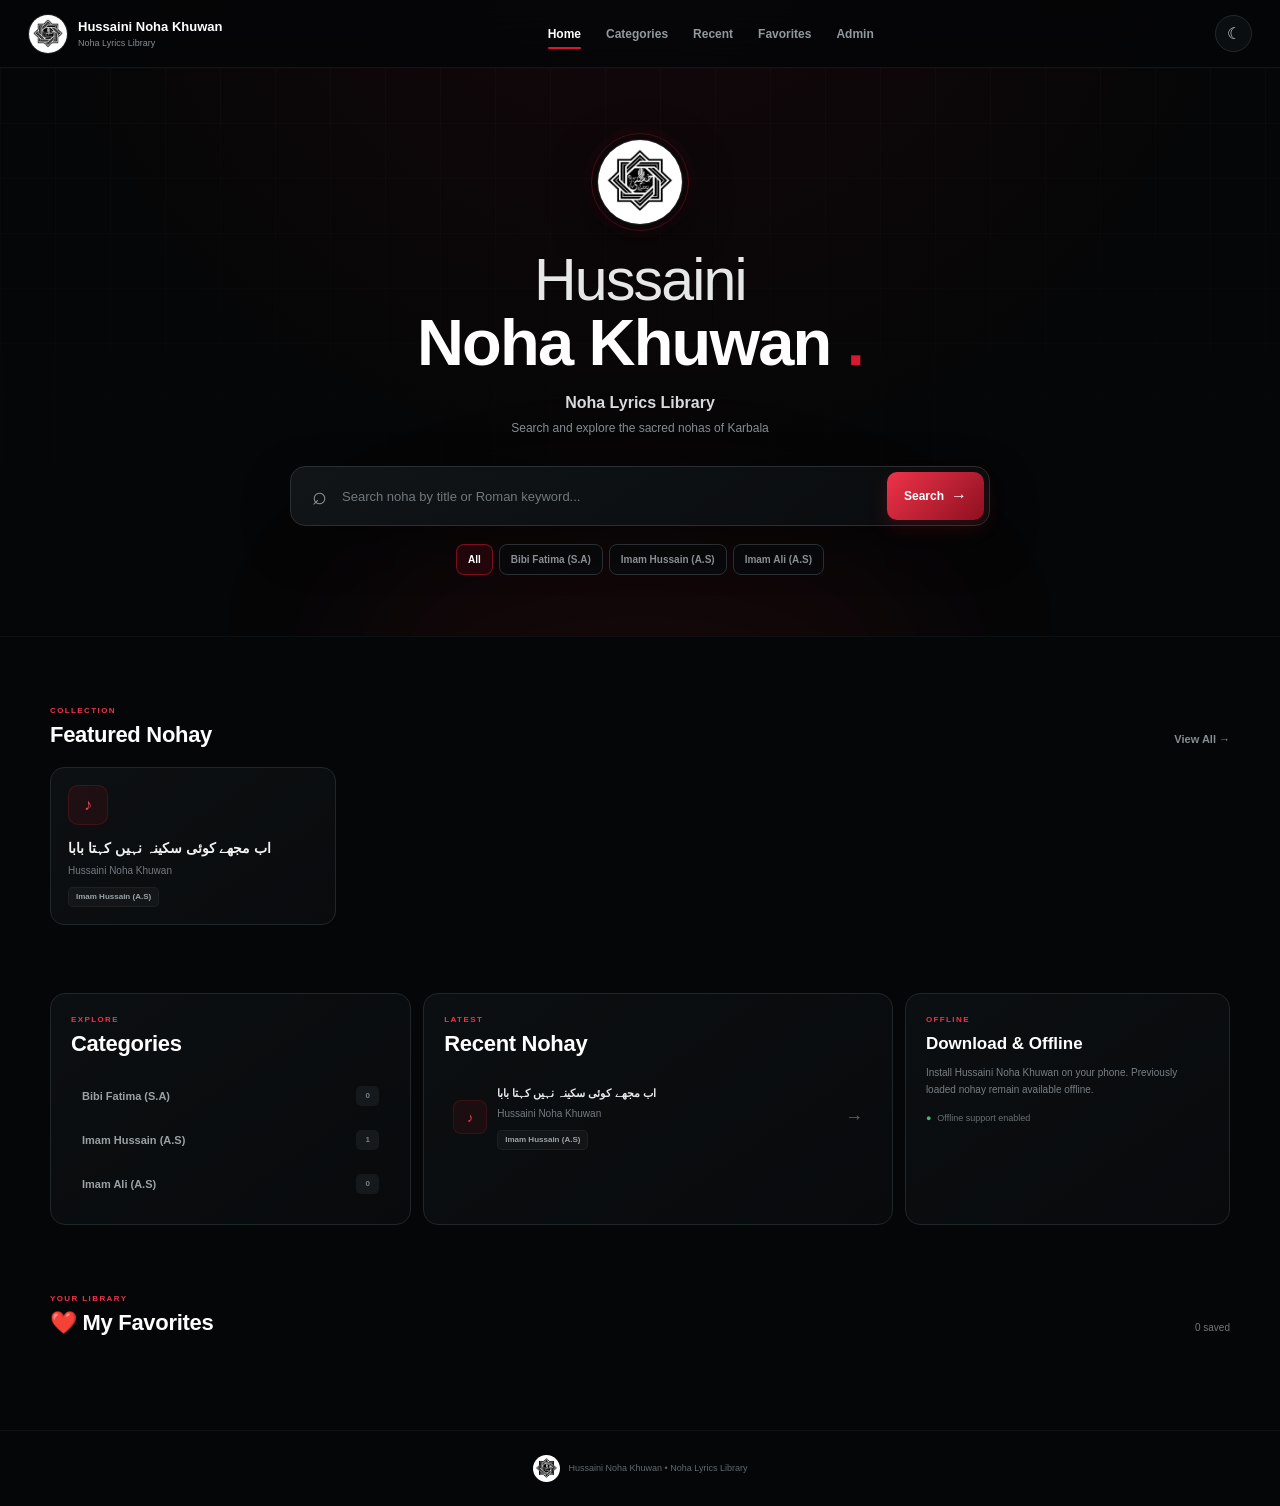
==== commit ca86d6e3: "Fix mobile header navigation" ====
--- a/index.html
+++ b/index.html
@@ -41,71 +41,68 @@
      HEADER
 ===================================================== -->
 
-<header class="topbar">
-
-  <a
-    href="./"
-    class="brand"
-  >
-
-    <img
-      src="logo.png"
-      alt="Hussaini Noha Khuwan"
-    >
+<header class="topbar" dir="ltr">
+  <a class="brand" href="./">
+    <img src="logo.png" alt="Hussaini Noha Khuwan">
 
     <span>
-
-      <b>
-        Hussaini Noha Khuwan
-      </b>
-
-      <small>
-        Noha Lyrics Library
-      </small>
-
+      <b>Hussaini Noha Khuwan</b>
+      <small>Noha Lyrics Library</small>
     </span>
-
   </a>
 
-
-  <nav>
-
-    <a
-      href="./"
-      class="active"
-    >
-      Home
-    </a>
-
-    <a href="#categories">
-      Categories
-    </a>
-
-    <a href="#recent">
-      Recent
-    </a>
-
-    <a href="#favorites">
-      Favorites
-    </a>
-
-    <a href="admin.html">
-      Admin
-    </a>
-
+  <nav class="desktop-nav">
+    <a class="active" href="./">Home</a>
+    <a href="#categories">Categories</a>
+    <a href="#recent">Recent</a>
+    <a href="#favorites">Favorites</a>
+    <a href="admin.html">Admin</a>
   </nav>
 
-
-  <button
-    id="themeBtn"
-    class="iconbtn"
-    type="button"
-    title="Toggle theme"
-  >
-    ☾
-  </button>
-
+  <div class="topbar-actions">
+
+    <button
+      id="themeBtn"
+      class="iconbtn"
+      title="Theme"
+      type="button"
+    >☾</button>
+
+    <button
+      id="mobileMenuBtn"
+      class="menu-btn"
+      type="button"
+      aria-label="Open menu"
+      aria-expanded="false"
+    >☰</button>
+
+  </div>
 </header>
+
+<!-- MOBILE MENU -->
+<div id="mobileNav" class="mobile-nav" dir="ltr">
+
+  <a href="./">
+    Home
+  </a>
+
+  <a href="#categories">
+    Categories
+  </a>
+
+  <a href="#recent">
+    Recent
+  </a>
+
+  <a href="#favorites">
+    Favorites
+  </a>
+
+  <a href="admin.html">
+    Admin
+  </a>
+
+</div>
 
 
 
@@ -555,7 +552,48 @@
 
 </div>
 
-
+<script>
+(function () {
+
+  const btn = document.getElementById("mobileMenuBtn");
+  const menu = document.getElementById("mobileNav");
+
+  if (!btn || !menu) return;
+
+  btn.addEventListener("click", function () {
+
+    const isOpen = menu.classList.toggle("open");
+
+    btn.setAttribute(
+      "aria-expanded",
+      String(isOpen)
+    );
+
+    btn.textContent = isOpen ? "×" : "☰";
+
+  });
+
+  menu.querySelectorAll("a").forEach(function (link) {
+
+    link.addEventListener("click", function () {
+
+      menu.classList.remove("open");
+
+      btn.setAttribute(
+        "aria-expanded",
+        "false"
+      );
+
+      btn.textContent = "☰";
+
+    });
+
+  });
+
+})();
+</script>
+
+<script src="app.js"></script>
 
 <!-- =====================================================
      APP JS
--- a/style.css
+++ b/style.css
@@ -2602,4 +2602,153 @@
     scroll-behavior: auto !important;
   }
 
-}+}
+/* =========================================
+   MOBILE HEADER MENU
+   ========================================= */
+
+.topbar-actions {
+  display: flex;
+  align-items: center;
+  gap: 8px;
+  margin-left: auto;
+}
+
+.menu-btn {
+  display: none;
+  width: 42px;
+  height: 42px;
+  border: 1px solid rgba(255,255,255,.10);
+  border-radius: 10px;
+  background: rgba(255,255,255,.045);
+  color: #fff;
+  font-size: 21px;
+  line-height: 1;
+  cursor: pointer;
+}
+
+.mobile-nav {
+  display: none;
+}
+
+
+/* MOBILE */
+@media (max-width: 760px) {
+
+  .topbar {
+    padding: 10px 14px;
+    gap: 10px;
+  }
+
+  .desktop-nav {
+    display: none !important;
+  }
+
+  .brand span {
+    display: block;
+  }
+
+  .brand b {
+    font-size: 13px;
+  }
+
+  .brand small {
+    font-size: 10px;
+  }
+
+  .menu-btn {
+    display: inline-flex;
+    align-items: center;
+    justify-content: center;
+  }
+
+  .mobile-nav {
+
+    position: fixed;
+
+    z-index: 9999;
+
+    top: 66px;
+
+    left: 12px;
+    right: 12px;
+
+    display: flex;
+
+    flex-direction: column;
+
+    padding: 8px;
+
+    background: rgba(12,14,16,.98);
+
+    border: 1px solid rgba(255,255,255,.10);
+
+    border-radius: 14px;
+
+    box-shadow:
+      0 18px 45px rgba(0,0,0,.45);
+
+    opacity: 0;
+
+    visibility: hidden;
+
+    transform: translateY(-8px);
+
+    pointer-events: none;
+
+    transition:
+      opacity .18s ease,
+      transform .18s ease,
+      visibility .18s ease;
+  }
+
+  .mobile-nav.open {
+
+    opacity: 1;
+
+    visibility: visible;
+
+    transform: translateY(0);
+
+    pointer-events: auto;
+  }
+
+  .mobile-nav a {
+
+    display: flex;
+
+    align-items: center;
+
+    min-height: 46px;
+
+    padding: 0 14px;
+
+    color: rgba(255,255,255,.88);
+
+    text-decoration: none;
+
+    border-radius: 9px;
+
+    font-size: 14px;
+
+    font-weight: 600;
+  }
+
+  .mobile-nav a:hover,
+  .mobile-nav a:active {
+
+    background: rgba(190,25,38,.14);
+
+    color: #fff;
+  }
+}
+
+
+/* DESKTOP */
+@media (min-width: 761px) {
+
+  .mobile-nav {
+    display: none !important;
+  }
+
+}
